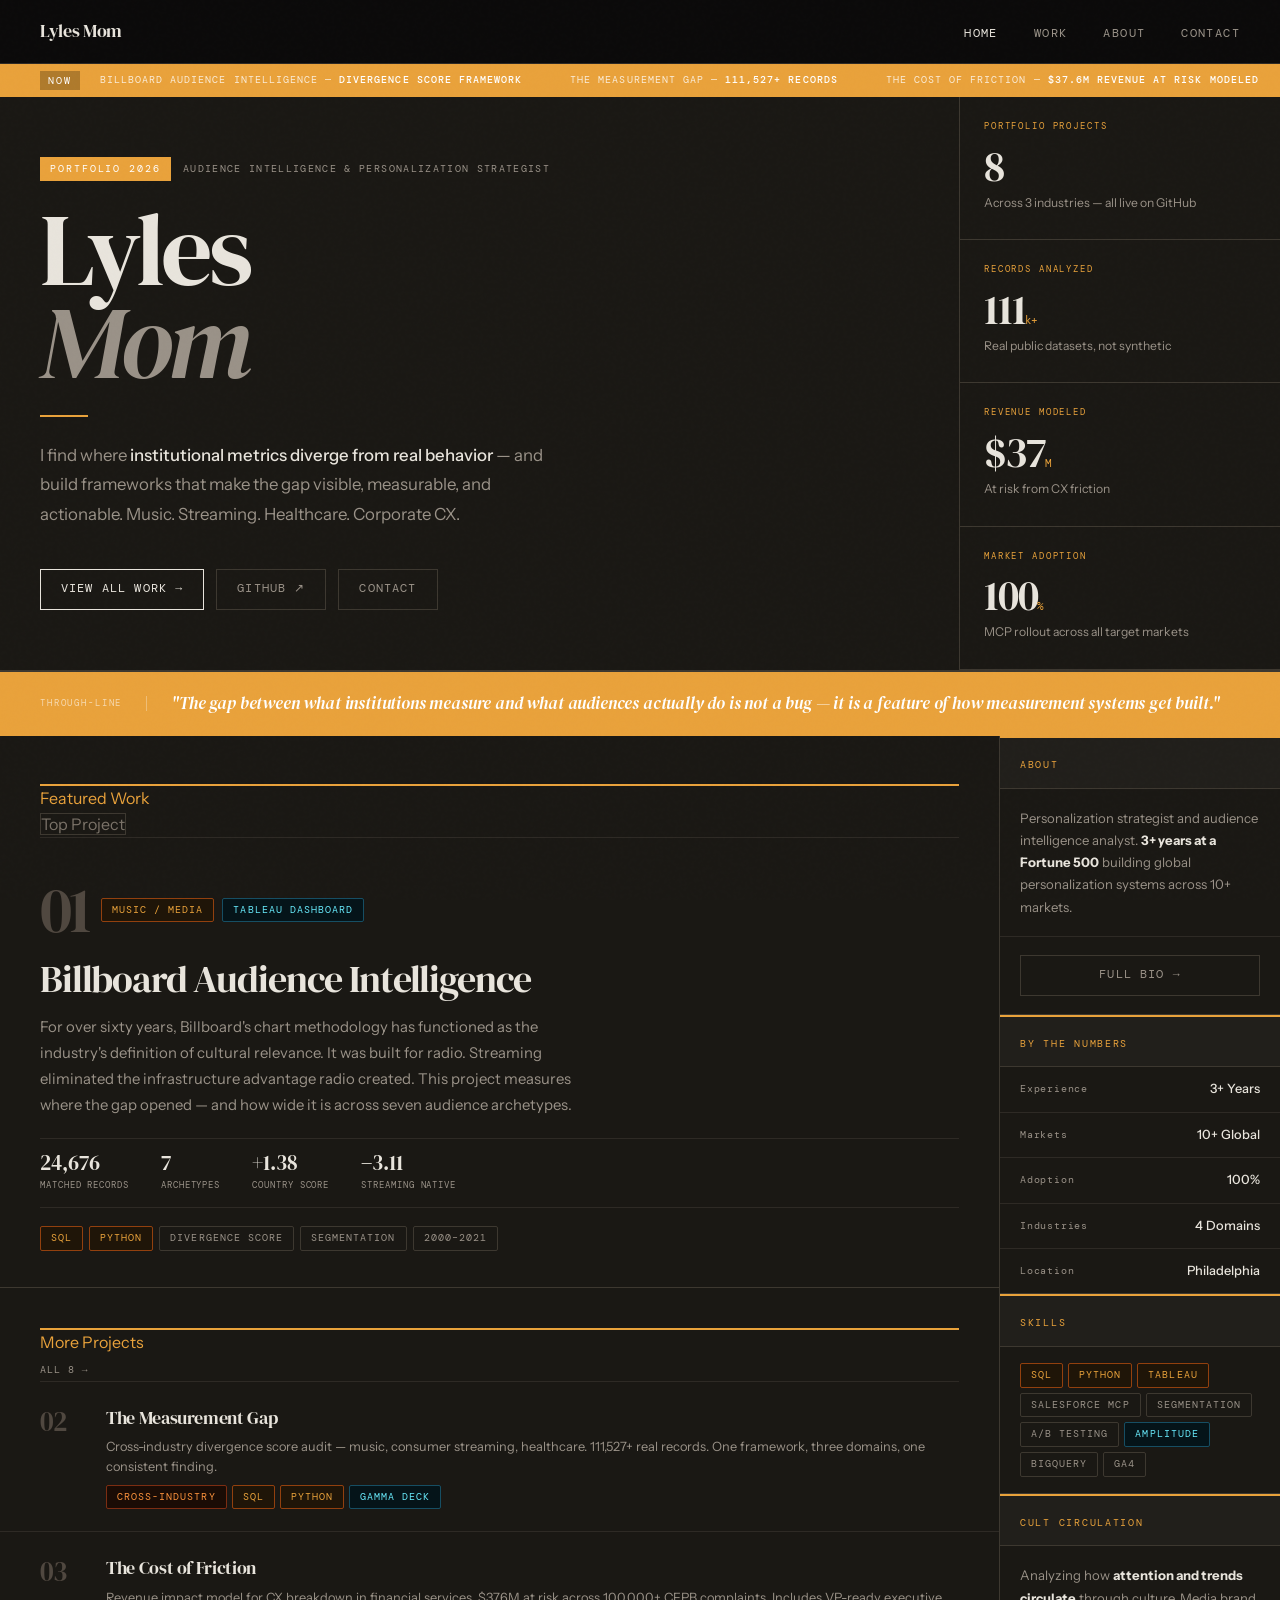
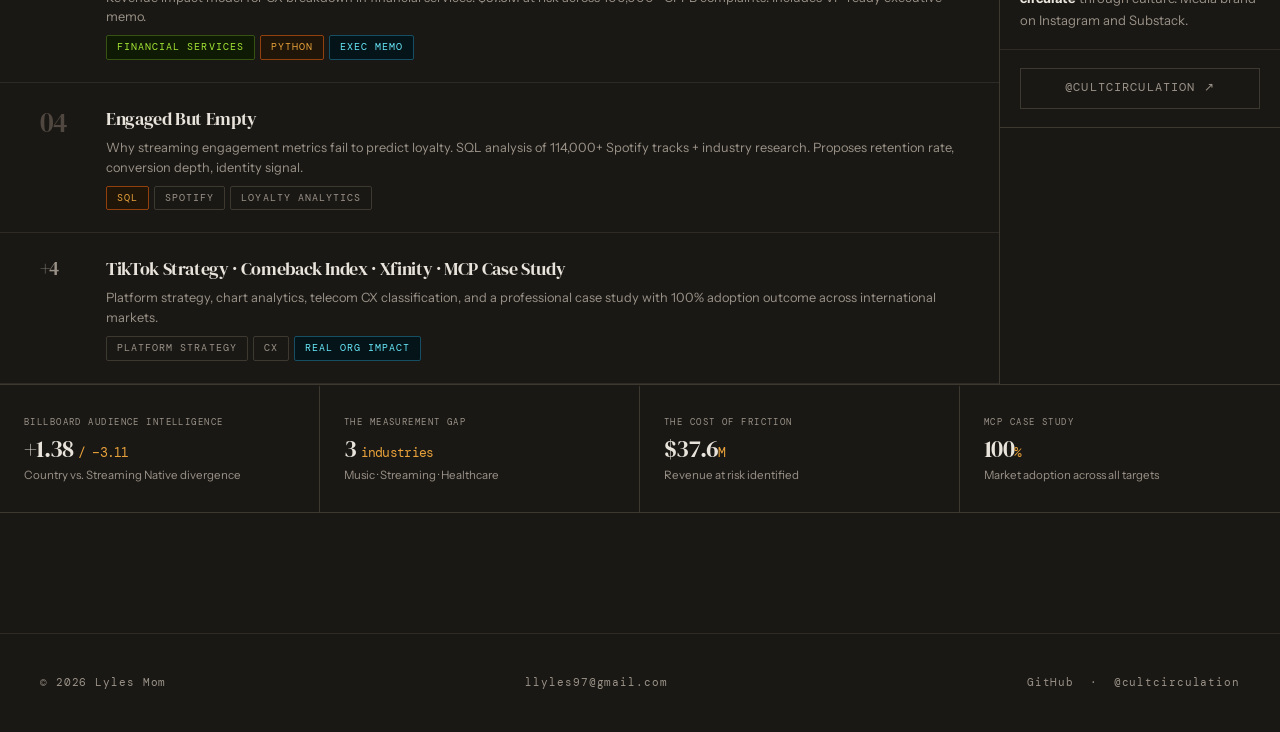
==== index.html @ 2803abcf "Add files via upload" ====
<!DOCTYPE html>
<html lang="en">
<head>
  <meta charset="UTF-8"/>
  <meta name="viewport" content="width=device-width, initial-scale=1.0"/>
  <title>Lyles Mom — Audience Intelligence & Personalization Strategist</title>
  <meta name="description" content="Portfolio of Lyles Mom — Audience Intelligence & Personalization Strategist. Analytics at the intersection of music, media, healthcare, and corporate CX."/>
  <link rel="stylesheet" href="style.css"/>
  <style>

    /* ── Ticker ─────────────────────────────────────────────── */
    .ticker {
      background: var(--amber);
      padding: 7px 40px;
      display: flex;
      align-items: center;
      gap: 20px;
      overflow: hidden;
      position: sticky;
      top: var(--nav-h);
      z-index: 90;
    }
    .ticker-label {
      font-family: var(--mono);
      font-size: 0.6rem;
      letter-spacing: 0.2em;
      text-transform: uppercase;
      color: white;
      background: rgba(0,0,0,0.25);
      padding: 2px 8px;
      flex-shrink: 0;
    }
    .ticker-scroll {
      display: flex;
      gap: 48px;
      animation: ticker 32s linear infinite;
      white-space: nowrap;
    }
    @keyframes ticker { from { transform: translateX(0); } to { transform: translateX(-50%); } }
    .ticker-item { font-family: var(--mono); font-size: 0.65rem; letter-spacing: 0.1em; text-transform: uppercase; color: rgba(255,255,255,0.8); }
    .ticker-item span { color: white; font-weight: 500; }

    /* ── Hero ───────────────────────────────────────────────── */
    .hero {
      display: grid;
      grid-template-columns: 1fr 320px;
      border-bottom: 2px solid var(--border2);
    }
    .hero-main {
      padding: 60px 40px;
      border-right: 1px solid var(--border2);
    }
    .hero-kicker {
      display: flex;
      align-items: center;
      gap: 12px;
      margin-bottom: 22px;
    }
    .kicker-tag {
      font-family: var(--mono);
      font-size: 0.6rem;
      letter-spacing: 0.2em;
      text-transform: uppercase;
      background: var(--amber);
      color: white;
      padding: 4px 10px;
    }
    .kicker-sub {
      font-family: var(--mono);
      font-size: 0.6rem;
      letter-spacing: 0.14em;
      text-transform: uppercase;
      color: var(--muted);
    }
    .hero-name {
      font-family: var(--serif);
      font-size: clamp(4rem, 8vw, 7rem);
      font-weight: 400;
      line-height: 0.9;
      letter-spacing: -0.04em;
      color: var(--white);
      margin-bottom: 28px;
    }
    .hero-name em { font-style: italic; color: var(--muted); }
    .hero-rule { width: 48px; height: 2px; background: var(--amber); margin-bottom: 24px; }
    .hero-thesis {
      font-size: 1.05rem;
      line-height: 1.75;
      color: var(--muted);
      max-width: 520px;
      margin-bottom: 40px;
    }
    .hero-thesis strong { color: var(--white); font-weight: 500; }
    .hero-cta { display: flex; gap: 12px; flex-wrap: wrap; }

    /* Hero sidebar */
    .hero-sidebar { display: flex; flex-direction: column; }
    .sidebar-stat-block {
      padding: 22px 24px;
      border-bottom: 1px solid var(--border2);
      flex: 1;
    }
    .ssb-label {
      font-family: var(--mono);
      font-size: 0.58rem;
      letter-spacing: 0.2em;
      text-transform: uppercase;
      color: var(--amber);
      display: block;
      margin-bottom: 12px;
    }
    .ssb-num {
      font-family: var(--serif);
      font-size: 2.6rem;
      font-weight: 400;
      color: var(--white);
      line-height: 1;
      letter-spacing: -0.03em;
    }
    .ssb-num sub { font-family: var(--mono); font-size: 0.7rem; color: var(--amber); vertical-align: baseline; }
    .ssb-desc { font-size: 0.76rem; color: var(--muted); margin-top: 6px; line-height: 1.4; }

    /* ── Red thesis strip ────────────────────────────────────── */
    .thesis-strip {
      background: var(--amber);
      padding: 20px 40px;
      display: flex;
      align-items: center;
      gap: 24px;
    }
    .ts-label {
      font-family: var(--mono);
      font-size: 0.58rem;
      letter-spacing: 0.2em;
      text-transform: uppercase;
      color: rgba(255,255,255,0.6);
      flex-shrink: 0;
      border-right: 1px solid rgba(255,255,255,0.3);
      padding-right: 24px;
    }
    .ts-text {
      font-family: var(--serif);
      font-size: 1.05rem;
      font-style: italic;
      color: white;
      line-height: 1.45;
      letter-spacing: -0.01em;
    }

    /* ── Two-column content grid ────────────────────────────── */
    .content-grid {
      display: grid;
      grid-template-columns: 1fr 280px;
    }
    .content-main { border-right: 1px solid var(--border2); }

    /* Section bar */
    .section-bar-wrap { padding: 0 40px; margin-top: 48px; margin-bottom: 0; }

    /* Cover story */
    .cover-story {
      display: block;
      padding: 40px 40px 36px;
      border-bottom: 1px solid var(--border2);
      text-decoration: none;
      color: inherit;
      transition: background 0.15s;
    }
    .cover-story:hover { background: var(--bg2); }
    .cover-story:hover .cover-title { color: var(--amber); }
    .cover-meta { display: flex; align-items: center; gap: 12px; margin-bottom: 16px; }
    .cover-num {
      font-family: var(--serif);
      font-size: 4rem;
      font-weight: 400;
      color: var(--border3);
      line-height: 1;
      letter-spacing: -0.04em;
    }
    .cover-title {
      font-family: var(--serif);
      font-size: clamp(1.7rem, 3vw, 2.5rem);
      font-weight: 400;
      letter-spacing: -0.03em;
      line-height: 1.1;
      color: var(--white);
      margin-bottom: 14px;
      transition: color 0.2s;
    }
    .cover-desc {
      font-size: 0.93rem;
      color: var(--muted);
      line-height: 1.75;
      max-width: 560px;
      margin-bottom: 20px;
    }
    .cover-stats {
      display: flex;
      gap: 32px;
      padding: 14px 0;
      border-top: 1px solid var(--border);
      border-bottom: 1px solid var(--border);
      margin-bottom: 18px;
    }
    .cs-item { }
    .cs-n { font-family: var(--serif); font-size: 1.3rem; color: var(--white); line-height: 1; }
    .cs-l { font-family: var(--mono); font-size: 0.58rem; letter-spacing: 0.1em; text-transform: uppercase; color: var(--muted); margin-top: 4px; }

    /* Project list */
    .proj-item {
      display: grid;
      grid-template-columns: 48px 1fr;
      gap: 18px;
      padding: 22px 40px;
      border-bottom: 1px solid var(--border);
      text-decoration: none;
      color: inherit;
      transition: background 0.15s;
      align-items: start;
    }
    .proj-item:hover { background: var(--bg2); }
    .proj-item:hover .pi-title { color: var(--amber); }
    .pi-num {
      font-family: var(--serif);
      font-size: 1.7rem;
      font-weight: 400;
      color: var(--border3);
      line-height: 1;
      letter-spacing: -0.03em;
      padding-top: 4px;
    }
    .pi-title {
      font-family: var(--serif);
      font-size: 1.1rem;
      font-weight: 400;
      letter-spacing: -0.02em;
      transition: color 0.2s;
      margin-bottom: 5px;
    }
    .pi-desc { font-size: 0.8rem; color: var(--muted); line-height: 1.55; margin-bottom: 8px; }
    .pi-tags { display: flex; gap: 5px; flex-wrap: wrap; }

    /* Right sidebar */
    .content-sidebar { }
    .sb-section { border-bottom: 1px solid var(--border2); }
    .sb-head {
      padding: 12px 20px;
      border-top: 2px solid var(--amber);
      border-bottom: 1px solid var(--border2);
      background: var(--bg2);
    }
    .sb-head span {
      font-family: var(--mono);
      font-size: 0.6rem;
      letter-spacing: 0.18em;
      text-transform: uppercase;
      color: var(--amber);
    }
    .sb-bio {
      padding: 18px 20px;
      font-size: 0.82rem;
      color: var(--muted);
      line-height: 1.7;
      border-bottom: 1px solid var(--border);
    }
    .sb-bio strong { color: var(--white); }
    .sb-cta { padding: 18px 20px; }
    .metric-list { list-style: none; }
    .metric-row {
      display: flex;
      justify-content: space-between;
      align-items: center;
      padding: 12px 20px;
      border-bottom: 1px solid var(--border);
      font-size: 0.8rem;
    }
    .metric-row:last-child { border-bottom: none; }
    .mk { font-family: var(--mono); font-size: 0.62rem; letter-spacing: 0.08em; color: var(--muted); }
    .mv { color: var(--white); font-weight: 500; }
    .skill-grid { padding: 16px 20px; display: flex; flex-wrap: wrap; gap: 5px; }

    /* ── Bottom strip ────────────────────────────────────────── */
    .bottom-strip {
      display: grid;
      grid-template-columns: repeat(4, 1fr);
      border-top: 1px solid var(--border2);
      border-bottom: 1px solid var(--border2);
    }
    .bc {
      padding: 28px 24px;
      border-right: 1px solid var(--border2);
      border-top: 2px solid transparent;
      transition: all 0.2s;
    }
    .bc:last-child { border-right: none; }
    .bc:hover { border-top-color: var(--amber); background: var(--bg2); }
    .bc-label { font-family: var(--mono); font-size: 0.56rem; letter-spacing: 0.16em; text-transform: uppercase; color: var(--muted); display: block; margin-bottom: 8px; }
    .bc-val { font-family: var(--serif); font-size: 1.5rem; font-weight: 400; color: var(--white); letter-spacing: -0.03em; line-height: 1; }
    .bc-val em { font-style: normal; color: var(--amber); font-family: var(--mono); font-size: 0.8rem; }
    .bc-sub { font-size: 0.72rem; color: var(--muted); margin-top: 5px; }

    @media (max-width: 900px) {
      .hero { grid-template-columns: 1fr; }
      .hero-sidebar { display: none; }
      .hero-main { padding: 40px 20px; }
      .content-grid { grid-template-columns: 1fr; }
      .content-sidebar { display: none; }
      .cover-story { padding: 28px 20px; }
      .proj-item { padding: 18px 20px; grid-template-columns: 40px 1fr; }
      .bottom-strip { grid-template-columns: 1fr 1fr; }
      .ticker { padding: 7px 20px; }
      .thesis-strip { padding: 18px 20px; gap: 16px; }
      .ts-label { display: none; }
      .section-bar-wrap { padding: 0 20px; }
    }
  </style>
</head>
<body>

<nav>
  <a class="nav-logo" href="index.html">Lyles <span>Mom</span></a>
  <ul class="nav-links">
    <li><a href="index.html" class="active">Home</a></li>
    <li><a href="work.html">Work</a></li>
    <li><a href="about.html">About</a></li>
    <li><a href="contact.html">Contact</a></li>
  </ul>
</nav>

<main class="page">

  <!-- Ticker -->
  <div class="ticker">
    <span class="ticker-label">Now</span>
    <div class="ticker-scroll">
      <span class="ticker-item">Billboard Audience Intelligence — <span>Divergence Score Framework</span></span>
      <span class="ticker-item">The Measurement Gap — <span>111,527+ records</span></span>
      <span class="ticker-item">The Cost of Friction — <span>$37.6M revenue at risk modeled</span></span>
      <span class="ticker-item">Engaged But Empty — <span>Why engagement ≠ loyalty</span></span>
      <span class="ticker-item">MCP Case Study — <span>100% market adoption</span></span>
      <span class="ticker-item">Open to: Audience Intelligence · Measurement Strategy · Consumer Insights</span>
      <span class="ticker-item">Billboard Audience Intelligence — <span>Divergence Score Framework</span></span>
      <span class="ticker-item">The Measurement Gap — <span>111,527+ records</span></span>
      <span class="ticker-item">The Cost of Friction — <span>$37.6M revenue at risk modeled</span></span>
      <span class="ticker-item">Engaged But Empty — <span>Why engagement ≠ loyalty</span></span>
      <span class="ticker-item">MCP Case Study — <span>100% market adoption</span></span>
      <span class="ticker-item">Open to: Audience Intelligence · Measurement Strategy · Consumer Insights</span>
    </div>
  </div>

  <!-- Hero -->
  <section class="hero">
    <div class="hero-main fade-up">
      <div class="hero-kicker">
        <span class="kicker-tag">Portfolio 2026</span>
        <span class="kicker-sub">Audience Intelligence & Personalization Strategist</span>
      </div>
      <h1 class="hero-name">Lyles<br/><em>Mom</em></h1>
      <div class="hero-rule"></div>
      <p class="hero-thesis">
        I find where <strong>institutional metrics diverge from real behavior</strong> —
        and build frameworks that make the gap visible, measurable, and actionable.
        Music. Streaming. Healthcare. Corporate CX.
      </p>
      <div class="hero-cta">
        <a href="work.html" class="btn primary">View All Work →</a>
        <a href="https://github.com/llyles97-cmyk" target="_blank" class="btn">GitHub ↗</a>
        <a href="contact.html" class="btn">Contact</a>
      </div>
    </div>
    <div class="hero-sidebar fade-up delay-2">
      <div class="sidebar-stat-block">
        <span class="ssb-label">Portfolio Projects</span>
        <div class="ssb-num">8</div>
        <div class="ssb-desc">Across 3 industries — all live on GitHub</div>
      </div>
      <div class="sidebar-stat-block">
        <span class="ssb-label">Records Analyzed</span>
        <div class="ssb-num">111<sub>k+</sub></div>
        <div class="ssb-desc">Real public datasets, not synthetic</div>
      </div>
      <div class="sidebar-stat-block">
        <span class="ssb-label">Revenue Modeled</span>
        <div class="ssb-num">$37<sub>M</sub></div>
        <div class="ssb-desc">At risk from CX friction</div>
      </div>
      <div class="sidebar-stat-block">
        <span class="ssb-label">Market Adoption</span>
        <div class="ssb-num">100<sub>%</sub></div>
        <div class="ssb-desc">MCP rollout across all target markets</div>
      </div>
    </div>
  </section>

  <!-- Thesis strip -->
  <div class="thesis-strip">
    <span class="ts-label">Through-Line</span>
    <p class="ts-text">"The gap between what institutions measure and what audiences actually do is not a bug — it is a feature of how measurement systems get built."</p>
  </div>

  <!-- Content + Sidebar -->
  <div class="content-grid">
    <div class="content-main">

      <div class="section-bar-wrap">
        <div class="section-bar">
          <span class="section-bar-label">Featured Work</span>
          <div class="section-bar-line"></div>
          <span class="issue-badge">Top Project</span>
        </div>
      </div>

      <!-- Cover story -->
      <a class="cover-story" href="https://github.com/llyles97-cmyk/billboard-audience-intelligence" target="_blank">
        <div class="cover-meta">
          <span class="cover-num">01</span>
          <div style="display:flex;gap:8px;">
            <span class="tag amber">Music / Media</span>
            <span class="tag cyan">Tableau Dashboard</span>
          </div>
        </div>
        <h2 class="cover-title">Billboard Audience Intelligence</h2>
        <p class="cover-desc">
          For over sixty years, Billboard's chart methodology has functioned as the industry's
          definition of cultural relevance. It was built for radio. Streaming eliminated the
          infrastructure advantage radio created. This project measures where the gap opened —
          and how wide it is across seven audience archetypes.
        </p>
        <div class="cover-stats">
          <div class="cs-item"><div class="cs-n">24,676</div><div class="cs-l">Matched Records</div></div>
          <div class="cs-item"><div class="cs-n">7</div><div class="cs-l">Archetypes</div></div>
          <div class="cs-item"><div class="cs-n">+1.38</div><div class="cs-l">Country Score</div></div>
          <div class="cs-item"><div class="cs-n">−3.11</div><div class="cs-l">Streaming Native</div></div>
        </div>
        <div style="display:flex;gap:6px;flex-wrap:wrap;">
          <span class="tag amber">SQL</span>
          <span class="tag amber">Python</span>
          <span class="tag">Divergence Score</span>
          <span class="tag">Segmentation</span>
          <span class="tag">2000–2021</span>
        </div>
      </a>

      <!-- Section bar 2 -->
      <div class="section-bar-wrap" style="margin-top:40px;">
        <div class="section-bar">
          <span class="section-bar-label">More Projects</span>
          <div class="section-bar-line"></div>
          <a href="work.html" style="font-family:var(--mono);font-size:0.6rem;letter-spacing:0.1em;text-transform:uppercase;color:var(--muted);text-decoration:none;transition:color 0.2s;" onmouseover="this.style.color='white'" onmouseout="this.style.color=''">All 8 →</a>
        </div>
      </div>

      <a class="proj-item" href="https://github.com/llyles97-cmyk/measurement-gap" target="_blank">
        <span class="pi-num">02</span>
        <div>
          <h3 class="pi-title">The Measurement Gap</h3>
          <p class="pi-desc">Cross-industry divergence score audit — music, consumer streaming, healthcare. 111,527+ real records. One framework, three domains, one consistent finding.</p>
          <div class="pi-tags"><span class="tag orange">Cross-Industry</span><span class="tag amber">SQL</span><span class="tag amber">Python</span><span class="tag cyan">Gamma Deck</span></div>
        </div>
      </a>

      <a class="proj-item" href="https://github.com/llyles97-cmyk/cost-of-friction" target="_blank">
        <span class="pi-num">03</span>
        <div>
          <h3 class="pi-title">The Cost of Friction</h3>
          <p class="pi-desc">Revenue impact model for CX breakdown in financial services. $37.6M at risk across 100,000+ CFPB complaints. Includes VP-ready executive memo.</p>
          <div class="pi-tags"><span class="tag lime">Financial Services</span><span class="tag amber">Python</span><span class="tag cyan">Exec Memo</span></div>
        </div>
      </a>

      <a class="proj-item" href="https://github.com/llyles97-cmyk/engaged-but-empty" target="_blank">
        <span class="pi-num">04</span>
        <div>
          <h3 class="pi-title">Engaged But Empty</h3>
          <p class="pi-desc">Why streaming engagement metrics fail to predict loyalty. SQL analysis of 114,000+ Spotify tracks + industry research. Proposes retention rate, conversion depth, identity signal.</p>
          <div class="pi-tags"><span class="tag amber">SQL</span><span class="tag">Spotify</span><span class="tag">Loyalty Analytics</span></div>
        </div>
      </a>

      <a class="proj-item" href="work.html">
        <span class="pi-num" style="font-size:1.2rem;color:var(--muted);">+4</span>
        <div>
          <h3 class="pi-title">TikTok Strategy · Comeback Index · Xfinity · MCP Case Study</h3>
          <p class="pi-desc">Platform strategy, chart analytics, telecom CX classification, and a professional case study with 100% adoption outcome across international markets.</p>
          <div class="pi-tags"><span class="tag">Platform Strategy</span><span class="tag">CX</span><span class="tag cyan">Real Org Impact</span></div>
        </div>
      </a>

    </div>

    <!-- Sidebar -->
    <div class="content-sidebar">
      <div class="sb-section">
        <div class="sb-head"><span>About</span></div>
        <div class="sb-bio">Personalization strategist and audience intelligence analyst. <strong>3+ years at a Fortune 500</strong> building global personalization systems across 10+ markets.</div>
        <div class="sb-cta"><a href="about.html" class="btn" style="width:100%;justify-content:center;">Full Bio →</a></div>
      </div>
      <div class="sb-section">
        <div class="sb-head"><span>By the Numbers</span></div>
        <ul class="metric-list">
          <li class="metric-row"><span class="mk">Experience</span><span class="mv">3+ Years</span></li>
          <li class="metric-row"><span class="mk">Markets</span><span class="mv">10+ Global</span></li>
          <li class="metric-row"><span class="mk">Adoption</span><span class="mv">100%</span></li>
          <li class="metric-row"><span class="mk">Industries</span><span class="mv">4 Domains</span></li>
          <li class="metric-row"><span class="mk">Location</span><span class="mv">Philadelphia</span></li>
        </ul>
      </div>
      <div class="sb-section">
        <div class="sb-head"><span>Skills</span></div>
        <div class="skill-grid">
          <span class="tag amber">SQL</span><span class="tag amber">Python</span><span class="tag amber">Tableau</span>
          <span class="tag">Salesforce MCP</span><span class="tag">Segmentation</span>
          <span class="tag">A/B Testing</span><span class="tag cyan">Amplitude</span>
          <span class="tag">BigQuery</span><span class="tag">GA4</span>
        </div>
      </div>
      <div class="sb-section">
        <div class="sb-head"><span>Cult Circulation</span></div>
        <div class="sb-bio">Analyzing how <strong>attention and trends circulate</strong> through culture. Media brand on Instagram and Substack.</div>
        <div class="sb-cta"><a href="https://instagram.com/cultcirculation" target="_blank" class="btn" style="width:100%;justify-content:center;">@cultcirculation ↗</a></div>
      </div>
    </div>
  </div>

  <!-- Bottom strip -->
  <div class="bottom-strip fade-up">
    <div class="bc">
      <span class="bc-label">Billboard Audience Intelligence</span>
      <div class="bc-val">+1.38 <em>/ −3.11</em></div>
      <div class="bc-sub">Country vs. Streaming Native divergence</div>
    </div>
    <div class="bc">
      <span class="bc-label">The Measurement Gap</span>
      <div class="bc-val">3 <em>industries</em></div>
      <div class="bc-sub">Music · Streaming · Healthcare</div>
    </div>
    <div class="bc">
      <span class="bc-label">The Cost of Friction</span>
      <div class="bc-val">$37.6<em>M</em></div>
      <div class="bc-sub">Revenue at risk identified</div>
    </div>
    <div class="bc">
      <span class="bc-label">MCP Case Study</span>
      <div class="bc-val">100<em>%</em></div>
      <div class="bc-sub">Market adoption across all targets</div>
    </div>
  </div>

</main>

<footer>
  <p>© 2026 Lyles Mom</p>
  <p><a href="mailto:llyles97@gmail.com">llyles97@gmail.com</a></p>
  <p><a href="https://github.com/llyles97-cmyk" target="_blank">GitHub</a> &nbsp;·&nbsp; <a href="https://instagram.com/cultcirculation" target="_blank">@cultcirculation</a></p>
</footer>

</body>
</html>
---- style.css ----
@import url('https://fonts.googleapis.com/css2?family=DM+Serif+Display:ital@0;1&family=DM+Mono:wght@300;400;500&family=Instrument+Sans:ital,wght@0,400;0,500;0,600;1,400&display=swap');

/* ── Reset & Base ─────────────────────────────────────────── */
*, *::before, *::after { box-sizing: border-box; margin: 0; padding: 0; }

:root {
  --bg:         #1a1814;
  --bg2:        #211f1b;
  --bg3:        #272320;
  --bg4:        #2e2924;
  --border:     #2e2a25;
  --border2:    #3d3830;
  --border3:    #504840;
  --amber:      #e9a23b;
  --amber-dim:  #92400e;
  --amber-bg:   #1f1508;
  --orange:     #fb923c;
  --orange-bg:  #1a0c05;
  --cyan:       #67e8f9;
  --cyan-bg:    #051419;
  --lime:       #a3e635;
  --lime-bg:    #0f1a04;
  --white:      #e8e4dc;
  --off-white:  #d4cfc5;
  --muted:      #9a9288;
  --muted2:     #7a7268;
  --serif:      'DM Serif Display', Georgia, serif;
  --mono:       'DM Mono', 'Courier New', monospace;
  --sans:       'Instrument Sans', system-ui, sans-serif;
  --max:        1200px;
  --nav-h:      64px;
}

/* ── Editorial utility classes ───────────────────────────── */
.tag.amber  { border-color: var(--amber-dim); color: var(--amber);  background: var(--amber-bg); }
.tag.orange { border-color: #7c2d12;          color: var(--orange); background: var(--orange-bg); }
.tag.lime   { border-color: #365314;          color: var(--lime);   background: var(--lime-bg); }
.tag.cyan   { border-color: #164e63;          color: var(--cyan);   background: var(--cyan-bg); }

/* Keep .tag.red as alias for amber for backwards compat */
.tag.red    { border-color: var(--amber-dim); color: var(--amber);  background: var(--amber-bg); }
.tag.gold   { border-color: #365314;          color: var(--lime);   background: var(--lime-bg); }

/* ── Section label bar ───────────────────────────────────── */
.nav-logo span { color: var(--amber); }
.nav-links a.active { color: var(--amber); }
.section-bar { border-top: 2px solid var(--amber); border-bottom: 1px solid var(--border); }
.section-bar-label { color: var(--amber); }
.issue-badge { color: var(--muted2); border: 1px solid var(--border2); }

html { scroll-behavior: smooth; font-size: 16px; }

body {
  background: var(--bg);
  color: var(--white);
  font-family: var(--sans);
  line-height: 1.6;
  -webkit-font-smoothing: antialiased;
  overflow-x: hidden;
}

a { color: inherit; text-decoration: none; }
img { display: block; max-width: 100%; }

/* ── Noise overlay ───────────────────────────────────────── */
body::before {
  content: '';
  position: fixed;
  inset: 0;
  background-image: url("data:image/svg+xml,%3Csvg viewBox='0 0 256 256' xmlns='http://www.w3.org/2000/svg'%3E%3Cfilter id='noise'%3E%3CfeTurbulence type='fractalNoise' baseFrequency='0.9' numOctaves='4' stitchTiles='stitch'/%3E%3C/filter%3E%3Crect width='100%25' height='100%25' filter='url(%23noise)' opacity='0.04'/%3E%3C/svg%3E");
  pointer-events: none;
  z-index: 999;
  opacity: 0.35;
}

/* ── Nav ─────────────────────────────────────────────────── */
nav {
  position: fixed;
  top: 0; left: 0; right: 0;
  height: var(--nav-h);
  display: flex;
  align-items: center;
  justify-content: space-between;
  padding: 0 40px;
  border-bottom: 1px solid var(--border);
  background: rgba(10,10,10,0.92);
  backdrop-filter: blur(12px);
  z-index: 100;
}

.nav-logo {
  font-family: var(--serif);
  font-size: 1.1rem;
  letter-spacing: -0.02em;
  color: var(--white);
}

.nav-logo span { color: var(--red); }

.nav-links {
  display: flex;
  gap: 36px;
  list-style: none;
}

.nav-links a {
  font-family: var(--mono);
  font-size: 0.72rem;
  letter-spacing: 0.12em;
  text-transform: uppercase;
  color: var(--muted);
  transition: color 0.2s;
}

.nav-links a:hover,
.nav-links a.active { color: var(--white); }

.nav-links a.active { color: var(--red); }

/* ── Page wrapper ────────────────────────────────────────── */
.page { padding-top: var(--nav-h); min-height: 100vh; }

/* ── Container ───────────────────────────────────────────── */
.container {
  max-width: var(--max);
  margin: 0 auto;
  padding: 0 40px;
}

/* ── Eyebrow label ───────────────────────────────────────── */
.eyebrow {
  font-family: var(--mono);
  font-size: 0.7rem;
  letter-spacing: 0.18em;
  text-transform: uppercase;
  color: var(--red);
  display: block;
  margin-bottom: 12px;
}

/* ── Section heading ─────────────────────────────────────── */
.section-title {
  font-family: var(--serif);
  font-size: clamp(2rem, 4vw, 3rem);
  font-weight: 400;
  line-height: 1.1;
  letter-spacing: -0.03em;
  color: var(--white);
}

/* ── Tag pills ───────────────────────────────────────────── */
.tag {
  display: inline-block;
  font-family: var(--mono);
  font-size: 0.65rem;
  letter-spacing: 0.1em;
  text-transform: uppercase;
  padding: 3px 10px;
  border: 1px solid var(--border2);
  color: var(--muted);
  border-radius: 2px;
}

.tag.red { border-color: var(--red-dim); color: var(--red); }
.tag.cyan { border-color: #164e63; color: var(--cyan); }

/* ── Buttons ─────────────────────────────────────────────── */
.btn {
  display: inline-flex;
  align-items: center;
  gap: 8px;
  font-family: var(--mono);
  font-size: 0.72rem;
  letter-spacing: 0.1em;
  text-transform: uppercase;
  padding: 10px 20px;
  border: 1px solid var(--border2);
  color: var(--muted);
  transition: all 0.2s;
  cursor: pointer;
  background: transparent;
}

.btn:hover { border-color: var(--white); color: var(--white); }
.btn.primary { border-color: var(--red); color: var(--red); }
.btn.primary:hover { background: var(--red); color: var(--white); }

/* ── Horizontal rule ─────────────────────────────────────── */
.hr {
  border: none;
  border-top: 1px solid var(--border);
  margin: 80px 0;
}

/* ── Fade-in animation ───────────────────────────────────── */
@keyframes fadeUp {
  from { opacity: 0; transform: translateY(24px); }
  to   { opacity: 1; transform: translateY(0); }
}

.fade-up {
  opacity: 0;
  animation: fadeUp 0.7s ease forwards;
}

.delay-1 { animation-delay: 0.1s; }
.delay-2 { animation-delay: 0.2s; }
.delay-3 { animation-delay: 0.35s; }
.delay-4 { animation-delay: 0.5s; }
.delay-5 { animation-delay: 0.65s; }

/* ── Footer ──────────────────────────────────────────────── */
footer {
  border-top: 1px solid var(--border);
  padding: 40px;
  display: flex;
  justify-content: space-between;
  align-items: center;
  margin-top: 120px;
}

footer p {
  font-family: var(--mono);
  font-size: 0.7rem;
  color: var(--muted);
  letter-spacing: 0.08em;
}

footer a { color: var(--muted); transition: color 0.2s; }
footer a:hover { color: var(--white); }

/* ── Responsive ──────────────────────────────────────────── */
@media (max-width: 768px) {
  nav { padding: 0 20px; }
  .container { padding: 0 20px; }
  .nav-links { gap: 20px; }
  footer { flex-direction: column; gap: 12px; text-align: center; }
}
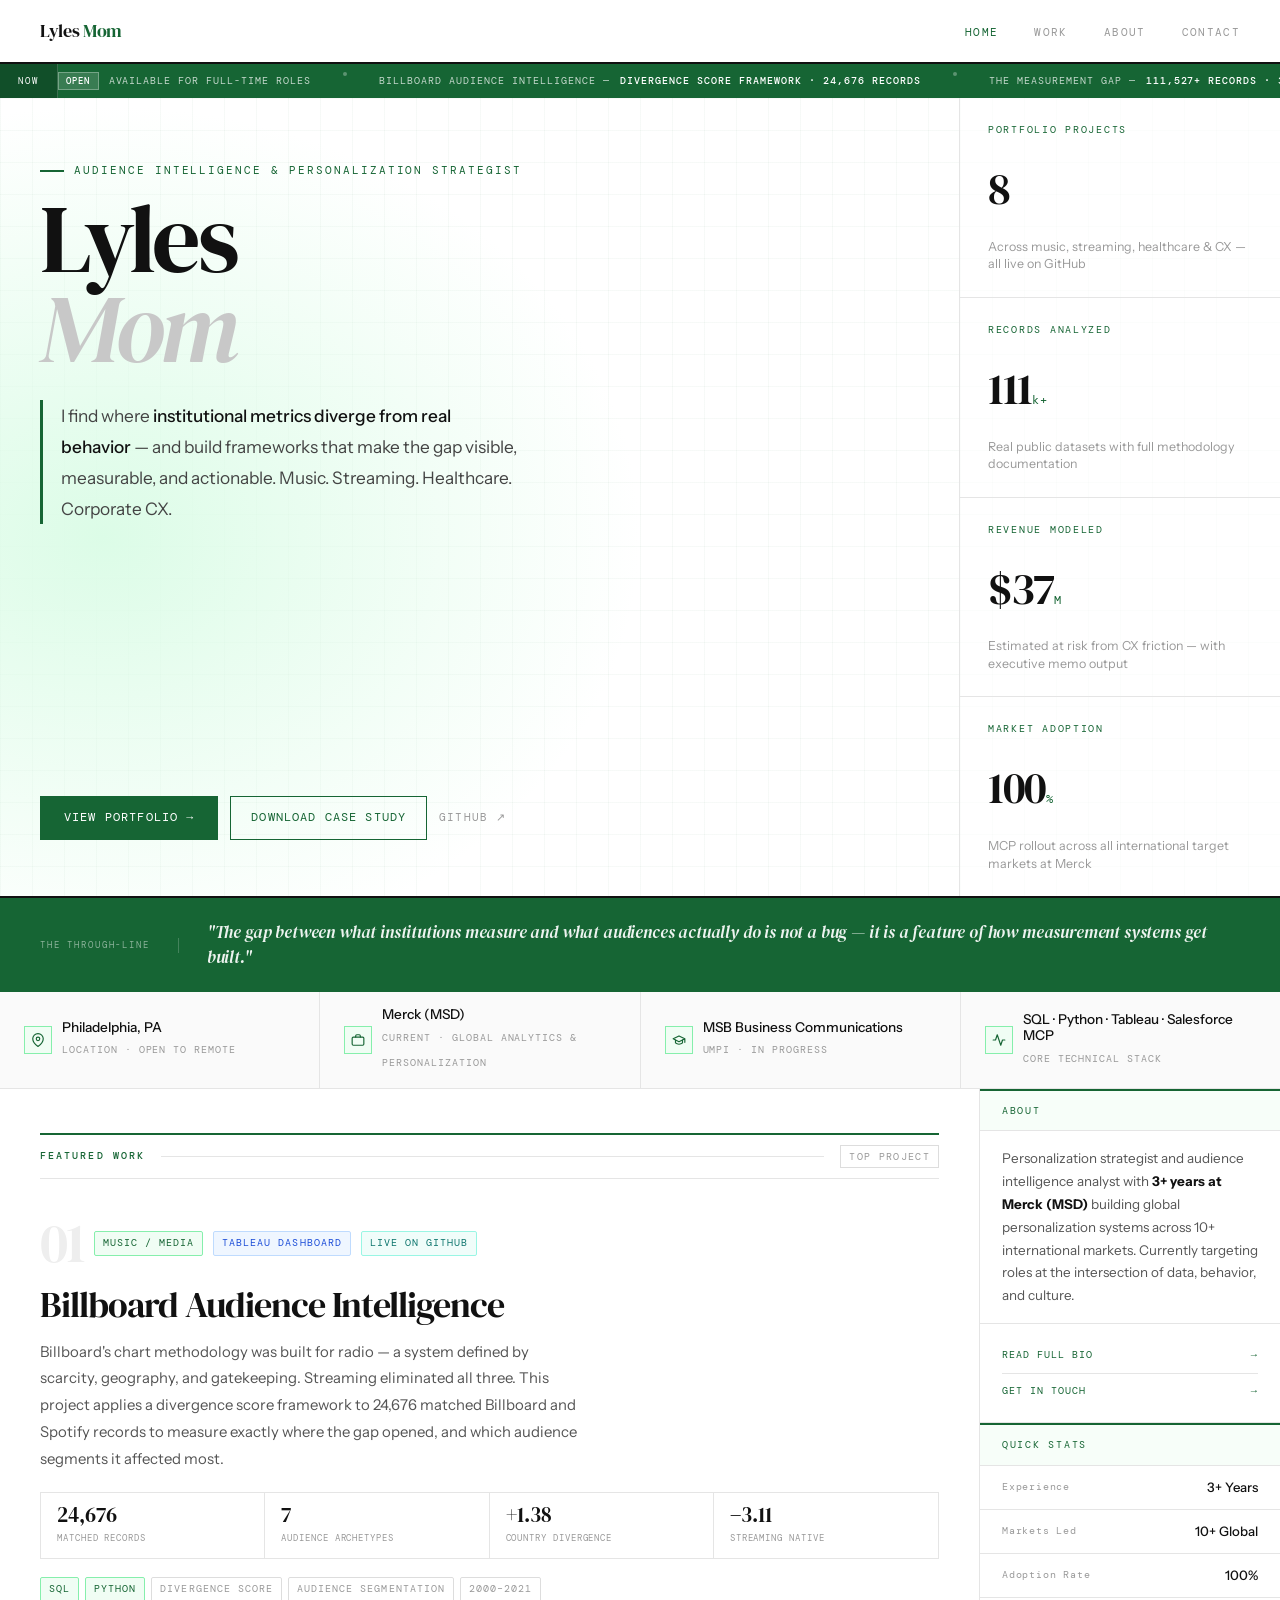
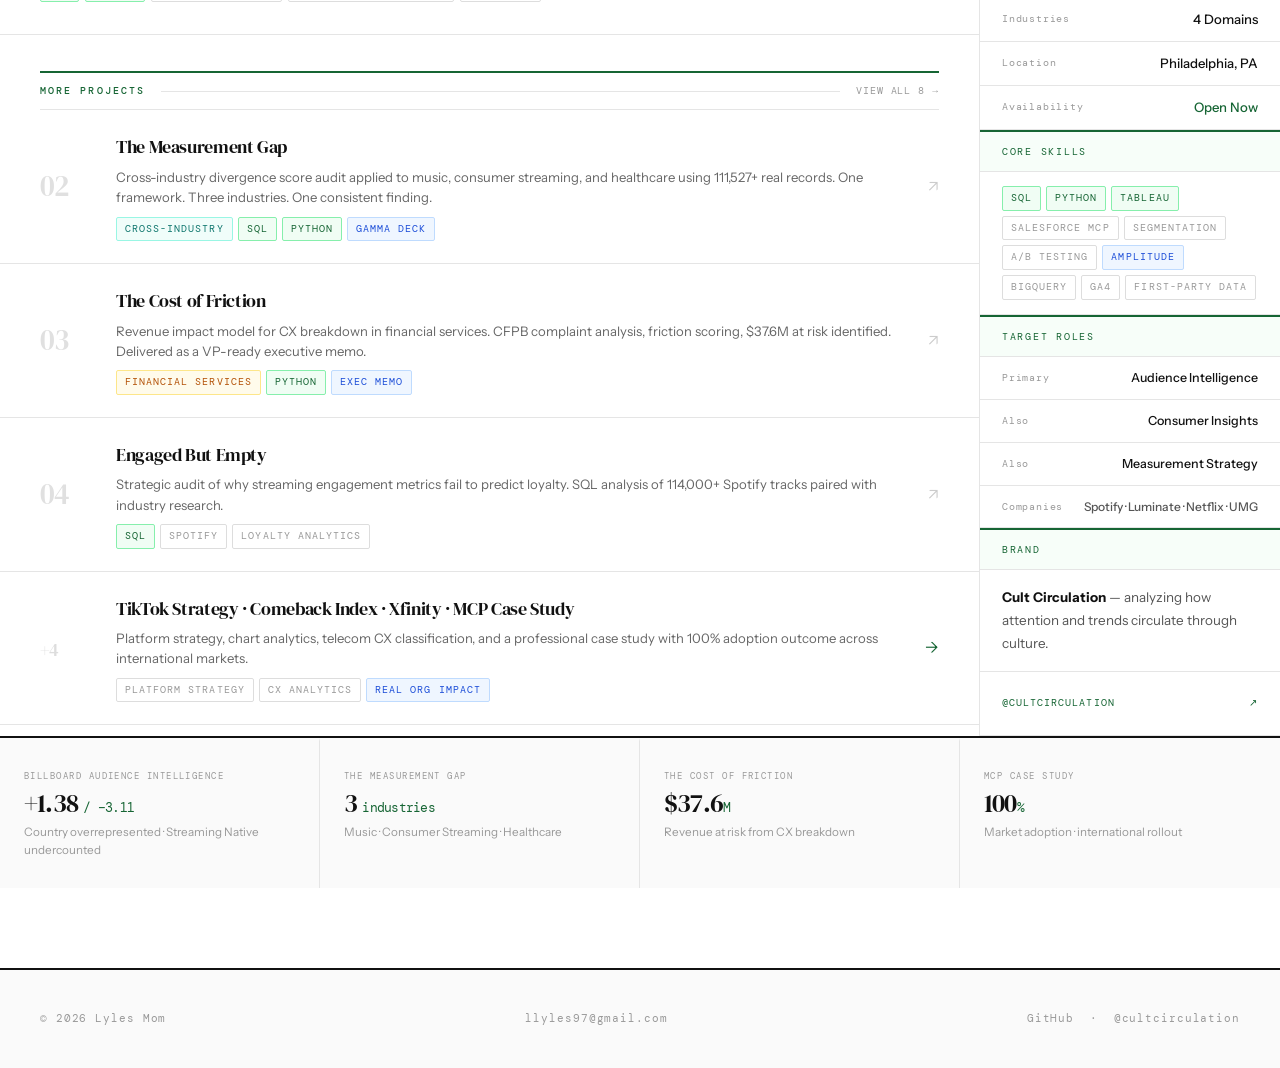
==== commit fc504119: "Add files via upload" ====
--- a/index.html
+++ b/index.html
@@ -4,17 +4,17 @@
   <meta charset="UTF-8"/>
   <meta name="viewport" content="width=device-width, initial-scale=1.0"/>
   <title>Lyles Mom — Audience Intelligence & Personalization Strategist</title>
-  <meta name="description" content="Portfolio of Lyles Mom — Audience Intelligence & Personalization Strategist. Analytics at the intersection of music, media, healthcare, and corporate CX."/>
+  <meta name="description" content="Audience Intelligence & Personalization Strategist — 3+ years at Fortune 500, 8 portfolio projects, $37.6M revenue modeled."/>
   <link rel="stylesheet" href="style.css"/>
   <style>
 
     /* ── Ticker ─────────────────────────────────────────────── */
     .ticker {
-      background: var(--amber);
-      padding: 7px 40px;
-      display: flex;
-      align-items: center;
-      gap: 20px;
+      background: #166534;
+      padding: 0;
+      height: 34px;
+      display: flex;
+      align-items: stretch;
       overflow: hidden;
       position: sticky;
       top: var(--nav-h);
@@ -22,296 +22,489 @@
     }
     .ticker-label {
       font-family: var(--mono);
-      font-size: 0.6rem;
+      font-size: 0.58rem;
       letter-spacing: 0.2em;
       text-transform: uppercase;
       color: white;
-      background: rgba(0,0,0,0.25);
-      padding: 2px 8px;
+      background: rgba(0,0,0,0.22);
+      padding: 0 18px;
+      display: flex;
+      align-items: center;
       flex-shrink: 0;
-    }
-    .ticker-scroll {
-      display: flex;
-      gap: 48px;
-      animation: ticker 32s linear infinite;
+      border-right: 1px solid rgba(255,255,255,0.18);
       white-space: nowrap;
     }
-    @keyframes ticker { from { transform: translateX(0); } to { transform: translateX(-50%); } }
-    .ticker-item { font-family: var(--mono); font-size: 0.65rem; letter-spacing: 0.1em; text-transform: uppercase; color: rgba(255,255,255,0.8); }
+    .ticker-overflow { overflow: hidden; flex: 1; display: flex; align-items: center; }
+    .ticker-track {
+      display: flex;
+      animation: tickerMove 38s linear infinite;
+      white-space: nowrap;
+    }
+    .ticker-track:hover { animation-play-state: paused; }
+    @keyframes tickerMove { from { transform: translateX(0); } to { transform: translateX(-50%); } }
+    .ticker-item {
+      font-family: var(--mono);
+      font-size: 0.62rem;
+      letter-spacing: 0.1em;
+      text-transform: uppercase;
+      color: rgba(255,255,255,0.75);
+      padding: 0 32px 0 0;
+      display: flex;
+      align-items: center;
+      gap: 10px;
+    }
     .ticker-item span { color: white; font-weight: 500; }
+    .ticker-sep {
+      width: 4px; height: 4px;
+      background: rgba(255,255,255,0.3);
+      border-radius: 50%;
+      flex-shrink: 0;
+      margin-right: 32px;
+    }
+    .ticker-pill {
+      font-family: var(--mono);
+      font-size: 0.55rem;
+      letter-spacing: 0.14em;
+      text-transform: uppercase;
+      background: rgba(255,255,255,0.15);
+      border: 1px solid rgba(255,255,255,0.3);
+      color: white;
+      padding: 1px 7px;
+      flex-shrink: 0;
+    }
 
     /* ── Hero ───────────────────────────────────────────────── */
     .hero {
       display: grid;
       grid-template-columns: 1fr 320px;
-      border-bottom: 2px solid var(--border2);
-    }
+      border-bottom: 2px solid var(--black);
+      min-height: calc(100vh - var(--nav-h) - 36px);
+      background-color: #ffffff;
+      background-image:
+        radial-gradient(ellipse 70% 90% at 8% 55%, #dcfce7 0%, transparent 60%),
+        linear-gradient(#16653309 1px, transparent 1px),
+        linear-gradient(90deg, #16653309 1px, transparent 1px);
+      background-size: auto, 32px 32px, 32px 32px;
+    }
+
     .hero-main {
-      padding: 60px 40px;
-      border-right: 1px solid var(--border2);
-    }
-    .hero-kicker {
-      display: flex;
-      align-items: center;
-      gap: 12px;
-      margin-bottom: 22px;
-    }
-    .kicker-tag {
-      font-family: var(--mono);
-      font-size: 0.6rem;
-      letter-spacing: 0.2em;
-      text-transform: uppercase;
-      background: var(--amber);
-      color: white;
-      padding: 4px 10px;
-    }
-    .kicker-sub {
-      font-family: var(--mono);
-      font-size: 0.6rem;
-      letter-spacing: 0.14em;
-      text-transform: uppercase;
-      color: var(--muted);
-    }
+      padding: 64px 48px 56px 40px;
+      border-right: 1px solid var(--border);
+      display: flex;
+      flex-direction: column;
+      justify-content: space-between;
+    }
+
+    /* Value prop — the 2-second hook */
+    .hero-hook {
+      font-family: var(--mono);
+      font-size: 0.68rem;
+      letter-spacing: 0.18em;
+      text-transform: uppercase;
+      color: #166534;
+      display: flex;
+      align-items: center;
+      gap: 10px;
+      margin-bottom: 16px;
+    }
+    .hero-hook::before {
+      content: '';
+      display: inline-block;
+      width: 24px;
+      height: 2px;
+      background: #166534;
+      flex-shrink: 0;
+    }
+
     .hero-name {
       font-family: var(--serif);
-      font-size: clamp(4rem, 8vw, 7rem);
+      font-size: clamp(3.8rem, 7.5vw, 6.8rem);
       font-weight: 400;
-      line-height: 0.9;
+      line-height: 0.92;
       letter-spacing: -0.04em;
-      color: var(--white);
+      color: var(--black);
       margin-bottom: 28px;
     }
-    .hero-name em { font-style: italic; color: var(--muted); }
-    .hero-rule { width: 48px; height: 2px; background: var(--amber); margin-bottom: 24px; }
+    .hero-name em { font-style: italic; color: #c8c8c8; }
+
     .hero-thesis {
-      font-size: 1.05rem;
-      line-height: 1.75;
-      color: var(--muted);
-      max-width: 520px;
-      margin-bottom: 40px;
-    }
-    .hero-thesis strong { color: var(--white); font-weight: 500; }
-    .hero-cta { display: flex; gap: 12px; flex-wrap: wrap; }
-
-    /* Hero sidebar */
-    .hero-sidebar { display: flex; flex-direction: column; }
-    .sidebar-stat-block {
-      padding: 22px 24px;
-      border-bottom: 1px solid var(--border2);
+      font-size: 1.08rem;
+      line-height: 1.8;
+      color: #444444;
+      max-width: 480px;
+      margin-bottom: 44px;
+      border-left: 3px solid #166534;
+      padding-left: 18px;
+    }
+    .hero-thesis strong { color: var(--black); font-weight: 500; }
+
+    .hero-cta {
+      display: flex;
+      gap: 12px;
+      flex-wrap: wrap;
+      align-items: center;
+    }
+
+    .cta-primary {
+      display: inline-flex;
+      align-items: center;
+      gap: 8px;
+      font-family: var(--mono);
+      font-size: 0.72rem;
+      letter-spacing: 0.1em;
+      text-transform: uppercase;
+      padding: 13px 24px;
+      background: #166534;
+      color: white;
+      transition: background 0.2s;
+      text-decoration: none;
+    }
+    .cta-primary:hover { background: #14532d; }
+
+    .cta-secondary {
+      display: inline-flex;
+      align-items: center;
+      gap: 8px;
+      font-family: var(--mono);
+      font-size: 0.72rem;
+      letter-spacing: 0.1em;
+      text-transform: uppercase;
+      padding: 12px 20px;
+      border: 1.5px solid #166534;
+      color: #166534;
+      transition: all 0.2s;
+      text-decoration: none;
+    }
+    .cta-secondary:hover { background: #f0fdf4; }
+
+    .cta-ghost {
+      font-family: var(--mono);
+      font-size: 0.7rem;
+      letter-spacing: 0.1em;
+      text-transform: uppercase;
+      color: #999999;
+      text-decoration: none;
+      transition: color 0.2s;
+      padding: 12px 0;
+    }
+    .cta-ghost:hover { color: var(--black); }
+
+    /* Hero sidebar — stats */
+    .hero-sidebar {
+      display: flex;
+      flex-direction: column;
+      background: rgba(255,255,255,0.6);
+    }
+
+    .stat-block {
+      padding: 24px 28px;
+      border-bottom: 1px solid var(--border);
       flex: 1;
-    }
-    .ssb-label {
+      display: flex;
+      flex-direction: column;
+      justify-content: space-between;
+      transition: background 0.15s;
+    }
+    .stat-block:last-child { border-bottom: none; }
+    .stat-block:hover { background: #f7fef9; }
+
+    .stat-label {
+      font-family: var(--mono);
+      font-size: 0.6rem;
+      letter-spacing: 0.18em;
+      text-transform: uppercase;
+      color: #166534;
+      display: block;
+      margin-bottom: 12px;
+    }
+
+    .stat-number {
+      font-family: var(--serif);
+      font-size: 2.8rem;
+      font-weight: 400;
+      color: var(--black);
+      line-height: 1;
+      letter-spacing: -0.03em;
+    }
+    .stat-number sub {
+      font-family: var(--mono);
+      font-size: 0.75rem;
+      color: #166534;
+      vertical-align: baseline;
+      letter-spacing: 0.05em;
+    }
+
+    .stat-desc {
+      font-size: 0.78rem;
+      color: #999999;
+      margin-top: 8px;
+      line-height: 1.4;
+    }
+
+    /* ── Green thesis strip ─────────────────────────────────── */
+    .thesis-strip {
+      background: #166534;
+      padding: 22px 40px;
+      display: flex;
+      align-items: center;
+      gap: 28px;
+    }
+    .ts-label {
       font-family: var(--mono);
       font-size: 0.58rem;
       letter-spacing: 0.2em;
       text-transform: uppercase;
-      color: var(--amber);
-      display: block;
-      margin-bottom: 12px;
-    }
-    .ssb-num {
-      font-family: var(--serif);
-      font-size: 2.6rem;
-      font-weight: 400;
-      color: var(--white);
-      line-height: 1;
-      letter-spacing: -0.03em;
-    }
-    .ssb-num sub { font-family: var(--mono); font-size: 0.7rem; color: var(--amber); vertical-align: baseline; }
-    .ssb-desc { font-size: 0.76rem; color: var(--muted); margin-top: 6px; line-height: 1.4; }
-
-    /* ── Red thesis strip ────────────────────────────────────── */
-    .thesis-strip {
-      background: var(--amber);
-      padding: 20px 40px;
-      display: flex;
-      align-items: center;
-      gap: 24px;
-    }
-    .ts-label {
-      font-family: var(--mono);
-      font-size: 0.58rem;
-      letter-spacing: 0.2em;
-      text-transform: uppercase;
-      color: rgba(255,255,255,0.6);
+      color: rgba(255,255,255,0.5);
       flex-shrink: 0;
-      border-right: 1px solid rgba(255,255,255,0.3);
-      padding-right: 24px;
+      border-right: 1px solid rgba(255,255,255,0.2);
+      padding-right: 28px;
     }
     .ts-text {
       font-family: var(--serif);
       font-size: 1.05rem;
       font-style: italic;
-      color: white;
-      line-height: 1.45;
+      color: rgba(255,255,255,0.92);
+      line-height: 1.5;
       letter-spacing: -0.01em;
     }
 
-    /* ── Two-column content grid ────────────────────────────── */
-    .content-grid {
-      display: grid;
-      grid-template-columns: 1fr 280px;
-    }
-    .content-main { border-right: 1px solid var(--border2); }
-
-    /* Section bar */
-    .section-bar-wrap { padding: 0 40px; margin-top: 48px; margin-bottom: 0; }
+    /* ── Quick facts bar ────────────────────────────────────── */
+    .facts-bar {
+      display: flex;
+      border-bottom: 1px solid var(--border);
+      background: #fafafa;
+    }
+    .fact-cell {
+      flex: 1;
+      padding: 14px 24px;
+      border-right: 1px solid var(--border);
+      display: flex;
+      align-items: center;
+      gap: 10px;
+    }
+    .fact-cell:last-child { border-right: none; }
+    .fact-icon {
+      width: 28px;
+      height: 28px;
+      background: #f0fdf4;
+      border: 1px solid #86efac;
+      display: flex;
+      align-items: center;
+      justify-content: center;
+      font-size: 13px;
+      flex-shrink: 0;
+    }
+    .fact-text { }
+    .fact-val { font-size: 0.85rem; font-weight: 500; color: var(--black); display: block; line-height: 1.2; }
+    .fact-key { font-family: var(--mono); font-size: 0.6rem; letter-spacing: 0.1em; text-transform: uppercase; color: #999999; }
+
+    /* ── Two-col content ────────────────────────────────────── */
+    .content-grid { display: grid; grid-template-columns: 1fr 300px; }
+    .content-main { border-right: 1px solid var(--border); }
+    .section-bar-wrap { padding: 0 40px; margin-top: 44px; }
 
     /* Cover story */
     .cover-story {
       display: block;
-      padding: 40px 40px 36px;
-      border-bottom: 1px solid var(--border2);
+      padding: 36px 40px 32px;
+      border-bottom: 1px solid var(--border);
       text-decoration: none;
       color: inherit;
       transition: background 0.15s;
-    }
-    .cover-story:hover { background: var(--bg2); }
-    .cover-story:hover .cover-title { color: var(--amber); }
-    .cover-meta { display: flex; align-items: center; gap: 12px; margin-bottom: 16px; }
+      position: relative;
+    }
+    .cover-story::before {
+      content: '';
+      position: absolute;
+      left: 0; top: 0; bottom: 0;
+      width: 0;
+      background: #166534;
+      transition: width 0.2s;
+    }
+    .cover-story:hover::before { width: 3px; }
+    .cover-story:hover { background: #f7fef9; }
+    .cover-story:hover .cover-title { color: #166534; }
+
+    .cover-eyebrow {
+      display: flex;
+      align-items: center;
+      gap: 10px;
+      margin-bottom: 14px;
+    }
     .cover-num {
       font-family: var(--serif);
-      font-size: 4rem;
+      font-size: 3.5rem;
       font-weight: 400;
-      color: var(--border3);
+      color: #eeeeee;
       line-height: 1;
       letter-spacing: -0.04em;
     }
+
     .cover-title {
       font-family: var(--serif);
-      font-size: clamp(1.7rem, 3vw, 2.5rem);
+      font-size: clamp(1.7rem, 2.8vw, 2.4rem);
       font-weight: 400;
       letter-spacing: -0.03em;
       line-height: 1.1;
-      color: var(--white);
+      color: var(--black);
       margin-bottom: 14px;
       transition: color 0.2s;
     }
+
     .cover-desc {
       font-size: 0.93rem;
-      color: var(--muted);
-      line-height: 1.75;
-      max-width: 560px;
+      color: #555555;
+      line-height: 1.8;
+      max-width: 540px;
       margin-bottom: 20px;
     }
+
     .cover-stats {
-      display: flex;
-      gap: 32px;
-      padding: 14px 0;
-      border-top: 1px solid var(--border);
-      border-bottom: 1px solid var(--border);
+      display: grid;
+      grid-template-columns: repeat(4, 1fr);
+      gap: 0;
+      border: 1px solid var(--border);
       margin-bottom: 18px;
     }
-    .cs-item { }
-    .cs-n { font-family: var(--serif); font-size: 1.3rem; color: var(--white); line-height: 1; }
-    .cs-l { font-family: var(--mono); font-size: 0.58rem; letter-spacing: 0.1em; text-transform: uppercase; color: var(--muted); margin-top: 4px; }
+    .cs-cell {
+      padding: 12px 16px;
+      border-right: 1px solid var(--border);
+    }
+    .cs-cell:last-child { border-right: none; }
+    .cs-n { font-family: var(--serif); font-size: 1.3rem; color: var(--black); line-height: 1; }
+    .cs-l { font-family: var(--mono); font-size: 0.58rem; letter-spacing: 0.1em; text-transform: uppercase; color: #999999; margin-top: 5px; }
 
     /* Project list */
     .proj-item {
       display: grid;
-      grid-template-columns: 48px 1fr;
-      gap: 18px;
+      grid-template-columns: 56px 1fr auto;
+      gap: 20px;
       padding: 22px 40px;
       border-bottom: 1px solid var(--border);
       text-decoration: none;
       color: inherit;
       transition: background 0.15s;
-      align-items: start;
-    }
-    .proj-item:hover { background: var(--bg2); }
-    .proj-item:hover .pi-title { color: var(--amber); }
+      align-items: center;
+      position: relative;
+    }
+    .proj-item::before {
+      content: '';
+      position: absolute;
+      left: 0; top: 0; bottom: 0;
+      width: 0;
+      background: #166534;
+      transition: width 0.2s;
+    }
+    .proj-item:hover::before { width: 3px; }
+    .proj-item:hover { background: #f7fef9; }
+    .proj-item:hover .pi-title { color: #166534; }
+
     .pi-num {
       font-family: var(--serif);
-      font-size: 1.7rem;
+      font-size: 1.8rem;
       font-weight: 400;
-      color: var(--border3);
+      color: #e0e0e0;
       line-height: 1;
       letter-spacing: -0.03em;
-      padding-top: 4px;
-    }
+    }
+    .pi-body { }
     .pi-title {
       font-family: var(--serif);
-      font-size: 1.1rem;
+      font-size: 1.15rem;
       font-weight: 400;
       letter-spacing: -0.02em;
       transition: color 0.2s;
       margin-bottom: 5px;
     }
-    .pi-desc { font-size: 0.8rem; color: var(--muted); line-height: 1.55; margin-bottom: 8px; }
+    .pi-desc { font-size: 0.82rem; color: #666666; line-height: 1.55; margin-bottom: 9px; }
     .pi-tags { display: flex; gap: 5px; flex-wrap: wrap; }
-
-    /* Right sidebar */
+    .pi-arrow { font-size: 1rem; color: #cccccc; transition: all 0.2s; flex-shrink: 0; }
+    .proj-item:hover .pi-arrow { color: #166534; transform: translate(3px,-3px); }
+
+    /* Sidebar */
     .content-sidebar { }
-    .sb-section { border-bottom: 1px solid var(--border2); }
+    .sb-section { border-bottom: 1px solid var(--border); }
     .sb-head {
-      padding: 12px 20px;
-      border-top: 2px solid var(--amber);
-      border-bottom: 1px solid var(--border2);
-      background: var(--bg2);
-    }
-    .sb-head span {
-      font-family: var(--mono);
-      font-size: 0.6rem;
-      letter-spacing: 0.18em;
-      text-transform: uppercase;
-      color: var(--amber);
-    }
-    .sb-bio {
-      padding: 18px 20px;
-      font-size: 0.82rem;
-      color: var(--muted);
-      line-height: 1.7;
+      padding: 12px 22px;
+      border-top: 2px solid #166534;
       border-bottom: 1px solid var(--border);
-    }
-    .sb-bio strong { color: var(--white); }
-    .sb-cta { padding: 18px 20px; }
+      background: #f7fef9;
+      display: flex;
+      align-items: center;
+      justify-content: space-between;
+    }
+    .sb-head span { font-family: var(--mono); font-size: 0.6rem; letter-spacing: 0.18em; text-transform: uppercase; color: #166534; }
+    .sb-bio { padding: 16px 22px; font-size: 0.84rem; color: #555555; line-height: 1.7; border-bottom: 1px solid var(--border); }
+    .sb-bio strong { color: var(--black); }
+    .sb-cta { padding: 14px 22px; }
+    .sb-link {
+      display: flex;
+      align-items: center;
+      justify-content: space-between;
+      font-family: var(--mono);
+      font-size: 0.65rem;
+      letter-spacing: 0.1em;
+      text-transform: uppercase;
+      color: #166534;
+      text-decoration: none;
+      padding: 9px 0;
+      border-bottom: 1px solid var(--border);
+      transition: color 0.15s;
+    }
+    .sb-link:last-child { border-bottom: none; }
+    .sb-link:hover { color: #14532d; }
+
     .metric-list { list-style: none; }
     .metric-row {
       display: flex;
       justify-content: space-between;
       align-items: center;
-      padding: 12px 20px;
+      padding: 11px 22px;
       border-bottom: 1px solid var(--border);
-      font-size: 0.8rem;
+      font-size: 0.82rem;
     }
     .metric-row:last-child { border-bottom: none; }
-    .mk { font-family: var(--mono); font-size: 0.62rem; letter-spacing: 0.08em; color: var(--muted); }
-    .mv { color: var(--white); font-weight: 500; }
-    .skill-grid { padding: 16px 20px; display: flex; flex-wrap: wrap; gap: 5px; }
-
-    /* ── Bottom strip ────────────────────────────────────────── */
+    .mk { font-family: var(--mono); font-size: 0.62rem; letter-spacing: 0.08em; color: #999999; }
+    .mv { color: var(--black); font-weight: 500; }
+
+    .skill-grid { padding: 14px 22px; display: flex; flex-wrap: wrap; gap: 5px; }
+
+    /* ── Bottom stat strip ──────────────────────────────────── */
     .bottom-strip {
       display: grid;
       grid-template-columns: repeat(4, 1fr);
-      border-top: 1px solid var(--border2);
-      border-bottom: 1px solid var(--border2);
+      border-top: 2px solid var(--black);
+      background: #fafafa;
     }
     .bc {
       padding: 28px 24px;
-      border-right: 1px solid var(--border2);
-      border-top: 2px solid transparent;
-      transition: all 0.2s;
+      border-right: 1px solid var(--border);
+      border-top: 3px solid transparent;
+      transition: all 0.15s;
     }
     .bc:last-child { border-right: none; }
-    .bc:hover { border-top-color: var(--amber); background: var(--bg2); }
-    .bc-label { font-family: var(--mono); font-size: 0.56rem; letter-spacing: 0.16em; text-transform: uppercase; color: var(--muted); display: block; margin-bottom: 8px; }
-    .bc-val { font-family: var(--serif); font-size: 1.5rem; font-weight: 400; color: var(--white); letter-spacing: -0.03em; line-height: 1; }
-    .bc-val em { font-style: normal; color: var(--amber); font-family: var(--mono); font-size: 0.8rem; }
-    .bc-sub { font-size: 0.72rem; color: var(--muted); margin-top: 5px; }
-
-    @media (max-width: 900px) {
-      .hero { grid-template-columns: 1fr; }
+    .bc:hover { border-top-color: #166534; background: #f0fdf4; }
+    .bc-label { font-family: var(--mono); font-size: 0.57rem; letter-spacing: 0.16em; text-transform: uppercase; color: #999999; display: block; margin-bottom: 8px; }
+    .bc-val { font-family: var(--serif); font-size: 1.6rem; font-weight: 400; color: var(--black); letter-spacing: -0.03em; line-height: 1; }
+    .bc-val em { font-style: normal; color: #166534; font-family: var(--mono); font-size: 0.82rem; }
+    .bc-sub { font-size: 0.73rem; color: #999999; margin-top: 6px; }
+
+    @media (max-width: 960px) {
+      .hero { grid-template-columns: 1fr; min-height: auto; }
       .hero-sidebar { display: none; }
-      .hero-main { padding: 40px 20px; }
+      .hero-main { padding: 48px 24px 40px; }
       .content-grid { grid-template-columns: 1fr; }
       .content-sidebar { display: none; }
-      .cover-story { padding: 28px 20px; }
-      .proj-item { padding: 18px 20px; grid-template-columns: 40px 1fr; }
+      .cover-story { padding: 28px 24px; }
+      .proj-item { grid-template-columns: 44px 1fr; padding: 18px 24px; }
+      .pi-arrow { display: none; }
       .bottom-strip { grid-template-columns: 1fr 1fr; }
-      .ticker { padding: 7px 20px; }
-      .thesis-strip { padding: 18px 20px; gap: 16px; }
+      .facts-bar { flex-wrap: wrap; }
+      .fact-cell { min-width: 50%; }
+      .ticker-label { padding: 0 12px; font-size: 0.52rem; }
+      .section-bar-wrap { padding: 0 24px; }
+      .thesis-strip { padding: 18px 24px; gap: 16px; }
       .ts-label { display: none; }
-      .section-bar-wrap { padding: 0 20px; }
     }
   </style>
 </head>
@@ -332,70 +525,120 @@
   <!-- Ticker -->
   <div class="ticker">
     <span class="ticker-label">Now</span>
-    <div class="ticker-scroll">
-      <span class="ticker-item">Billboard Audience Intelligence — <span>Divergence Score Framework</span></span>
-      <span class="ticker-item">The Measurement Gap — <span>111,527+ records</span></span>
-      <span class="ticker-item">The Cost of Friction — <span>$37.6M revenue at risk modeled</span></span>
-      <span class="ticker-item">Engaged But Empty — <span>Why engagement ≠ loyalty</span></span>
-      <span class="ticker-item">MCP Case Study — <span>100% market adoption</span></span>
-      <span class="ticker-item">Open to: Audience Intelligence · Measurement Strategy · Consumer Insights</span>
-      <span class="ticker-item">Billboard Audience Intelligence — <span>Divergence Score Framework</span></span>
-      <span class="ticker-item">The Measurement Gap — <span>111,527+ records</span></span>
-      <span class="ticker-item">The Cost of Friction — <span>$37.6M revenue at risk modeled</span></span>
-      <span class="ticker-item">Engaged But Empty — <span>Why engagement ≠ loyalty</span></span>
-      <span class="ticker-item">MCP Case Study — <span>100% market adoption</span></span>
-      <span class="ticker-item">Open to: Audience Intelligence · Measurement Strategy · Consumer Insights</span>
+    <div class="ticker-overflow">
+      <div class="ticker-track">
+        <span class="ticker-item"><span class="ticker-pill">Open</span> Available for full-time roles</span>
+        <span class="ticker-sep"></span>
+        <span class="ticker-item">Billboard Audience Intelligence — <span>Divergence Score Framework · 24,676 records</span></span>
+        <span class="ticker-sep"></span>
+        <span class="ticker-item">The Measurement Gap — <span>111,527+ records · 3 industries</span></span>
+        <span class="ticker-sep"></span>
+        <span class="ticker-item">The Cost of Friction — <span>$37.6M revenue at risk modeled</span></span>
+        <span class="ticker-sep"></span>
+        <span class="ticker-item">MCP Case Study — <span>100% market adoption across all targets</span></span>
+        <span class="ticker-sep"></span>
+        <span class="ticker-item">Targeting — <span>Spotify · Luminate · Billboard · UMG · Netflix</span></span>
+        <span class="ticker-sep"></span>
+        <!-- duplicate for seamless loop -->
+        <span class="ticker-item"><span class="ticker-pill">Open</span> Available for full-time roles</span>
+        <span class="ticker-sep"></span>
+        <span class="ticker-item">Billboard Audience Intelligence — <span>Divergence Score Framework · 24,676 records</span></span>
+        <span class="ticker-sep"></span>
+        <span class="ticker-item">The Measurement Gap — <span>111,527+ records · 3 industries</span></span>
+        <span class="ticker-sep"></span>
+        <span class="ticker-item">The Cost of Friction — <span>$37.6M revenue at risk modeled</span></span>
+        <span class="ticker-sep"></span>
+        <span class="ticker-item">MCP Case Study — <span>100% market adoption across all targets</span></span>
+        <span class="ticker-sep"></span>
+        <span class="ticker-item">Targeting — <span>Spotify · Luminate · Billboard · UMG · Netflix</span></span>
+        <span class="ticker-sep"></span>
+      </div>
     </div>
   </div>
 
   <!-- Hero -->
   <section class="hero">
     <div class="hero-main fade-up">
-      <div class="hero-kicker">
-        <span class="kicker-tag">Portfolio 2026</span>
-        <span class="kicker-sub">Audience Intelligence & Personalization Strategist</span>
-      </div>
-      <h1 class="hero-name">Lyles<br/><em>Mom</em></h1>
-      <div class="hero-rule"></div>
-      <p class="hero-thesis">
-        I find where <strong>institutional metrics diverge from real behavior</strong> —
-        and build frameworks that make the gap visible, measurable, and actionable.
-        Music. Streaming. Healthcare. Corporate CX.
-      </p>
+      <div>
+        <div class="hero-hook">Audience Intelligence & Personalization Strategist</div>
+        <h1 class="hero-name">Lyles<br/><em>Mom</em></h1>
+        <p class="hero-thesis">
+          I find where <strong>institutional metrics diverge from real behavior</strong> —
+          and build frameworks that make the gap visible, measurable, and actionable.
+          Music. Streaming. Healthcare. Corporate CX.
+        </p>
+      </div>
       <div class="hero-cta">
-        <a href="work.html" class="btn primary">View All Work →</a>
-        <a href="https://github.com/llyles97-cmyk" target="_blank" class="btn">GitHub ↗</a>
-        <a href="contact.html" class="btn">Contact</a>
-      </div>
-    </div>
+        <a href="work.html" class="cta-primary">View Portfolio →</a>
+        <a href="about.html#case-study" class="cta-secondary">Download Case Study</a>
+        <a href="https://github.com/llyles97-cmyk" target="_blank" class="cta-ghost">GitHub ↗</a>
+      </div>
+    </div>
+
     <div class="hero-sidebar fade-up delay-2">
-      <div class="sidebar-stat-block">
-        <span class="ssb-label">Portfolio Projects</span>
-        <div class="ssb-num">8</div>
-        <div class="ssb-desc">Across 3 industries — all live on GitHub</div>
-      </div>
-      <div class="sidebar-stat-block">
-        <span class="ssb-label">Records Analyzed</span>
-        <div class="ssb-num">111<sub>k+</sub></div>
-        <div class="ssb-desc">Real public datasets, not synthetic</div>
-      </div>
-      <div class="sidebar-stat-block">
-        <span class="ssb-label">Revenue Modeled</span>
-        <div class="ssb-num">$37<sub>M</sub></div>
-        <div class="ssb-desc">At risk from CX friction</div>
-      </div>
-      <div class="sidebar-stat-block">
-        <span class="ssb-label">Market Adoption</span>
-        <div class="ssb-num">100<sub>%</sub></div>
-        <div class="ssb-desc">MCP rollout across all target markets</div>
+      <div class="stat-block">
+        <span class="stat-label">Portfolio Projects</span>
+        <div class="stat-number">8</div>
+        <div class="stat-desc">Across music, streaming, healthcare & CX — all live on GitHub</div>
+      </div>
+      <div class="stat-block">
+        <span class="stat-label">Records Analyzed</span>
+        <div class="stat-number">111<sub>k+</sub></div>
+        <div class="stat-desc">Real public datasets with full methodology documentation</div>
+      </div>
+      <div class="stat-block">
+        <span class="stat-label">Revenue Modeled</span>
+        <div class="stat-number">$37<sub>M</sub></div>
+        <div class="stat-desc">Estimated at risk from CX friction — with executive memo output</div>
+      </div>
+      <div class="stat-block">
+        <span class="stat-label">Market Adoption</span>
+        <div class="stat-number">100<sub>%</sub></div>
+        <div class="stat-desc">MCP rollout across all international target markets at Merck</div>
       </div>
     </div>
   </section>
 
   <!-- Thesis strip -->
   <div class="thesis-strip">
-    <span class="ts-label">Through-Line</span>
+    <span class="ts-label">The Through-Line</span>
     <p class="ts-text">"The gap between what institutions measure and what audiences actually do is not a bug — it is a feature of how measurement systems get built."</p>
+  </div>
+
+  <!-- Quick facts bar -->
+  <div class="facts-bar">
+    <div class="fact-cell">
+      <div class="fact-icon">
+        <svg width="14" height="14" viewBox="0 0 24 24" fill="none" stroke="#166534" stroke-width="2" stroke-linecap="round" stroke-linejoin="round">
+          <path d="M21 10c0 7-9 13-9 13s-9-6-9-13a9 9 0 0 1 18 0z"/><circle cx="12" cy="10" r="3"/>
+        </svg>
+      </div>
+      <div class="fact-text"><span class="fact-val">Philadelphia, PA</span><span class="fact-key">Location · Open to Remote</span></div>
+    </div>
+    <div class="fact-cell">
+      <div class="fact-icon">
+        <svg width="14" height="14" viewBox="0 0 24 24" fill="none" stroke="#166534" stroke-width="2" stroke-linecap="round" stroke-linejoin="round">
+          <rect x="2" y="7" width="20" height="14" rx="2"/><path d="M16 7V5a2 2 0 0 0-2-2h-4a2 2 0 0 0-2 2v2"/>
+        </svg>
+      </div>
+      <div class="fact-text"><span class="fact-val">Merck (MSD)</span><span class="fact-key">Current · Global Analytics & Personalization</span></div>
+    </div>
+    <div class="fact-cell">
+      <div class="fact-icon">
+        <svg width="14" height="14" viewBox="0 0 24 24" fill="none" stroke="#166534" stroke-width="2" stroke-linecap="round" stroke-linejoin="round">
+          <path d="M22 10v6M2 10l10-5 10 5-10 5z"/><path d="M6 12v5c3 3 9 3 12 0v-5"/>
+        </svg>
+      </div>
+      <div class="fact-text"><span class="fact-val">MSB Business Communications</span><span class="fact-key">UMPI · In Progress</span></div>
+    </div>
+    <div class="fact-cell">
+      <div class="fact-icon">
+        <svg width="14" height="14" viewBox="0 0 24 24" fill="none" stroke="#166534" stroke-width="2" stroke-linecap="round" stroke-linejoin="round">
+          <polyline points="22 12 18 12 15 21 9 3 6 12 2 12"/>
+        </svg>
+      </div>
+      <div class="fact-text"><span class="fact-val">SQL · Python · Tableau · Salesforce MCP</span><span class="fact-key">Core Technical Stack</span></div>
+    </div>
   </div>
 
   <!-- Content + Sidebar -->
@@ -412,78 +655,77 @@
 
       <!-- Cover story -->
       <a class="cover-story" href="https://github.com/llyles97-cmyk/billboard-audience-intelligence" target="_blank">
-        <div class="cover-meta">
+        <div class="cover-eyebrow">
           <span class="cover-num">01</span>
-          <div style="display:flex;gap:8px;">
-            <span class="tag amber">Music / Media</span>
-            <span class="tag cyan">Tableau Dashboard</span>
-          </div>
+          <span class="tag green">Music / Media</span>
+          <span class="tag blue">Tableau Dashboard</span>
+          <span class="tag teal">Live on GitHub</span>
         </div>
         <h2 class="cover-title">Billboard Audience Intelligence</h2>
         <p class="cover-desc">
-          For over sixty years, Billboard's chart methodology has functioned as the industry's
-          definition of cultural relevance. It was built for radio. Streaming eliminated the
-          infrastructure advantage radio created. This project measures where the gap opened —
-          and how wide it is across seven audience archetypes.
+          Billboard's chart methodology was built for radio — a system defined by scarcity, geography, and gatekeeping.
+          Streaming eliminated all three. This project applies a divergence score framework to 24,676 matched Billboard
+          and Spotify records to measure exactly where the gap opened, and which audience segments it affected most.
         </p>
         <div class="cover-stats">
-          <div class="cs-item"><div class="cs-n">24,676</div><div class="cs-l">Matched Records</div></div>
-          <div class="cs-item"><div class="cs-n">7</div><div class="cs-l">Archetypes</div></div>
-          <div class="cs-item"><div class="cs-n">+1.38</div><div class="cs-l">Country Score</div></div>
-          <div class="cs-item"><div class="cs-n">−3.11</div><div class="cs-l">Streaming Native</div></div>
+          <div class="cs-cell"><div class="cs-n">24,676</div><div class="cs-l">Matched Records</div></div>
+          <div class="cs-cell"><div class="cs-n">7</div><div class="cs-l">Audience Archetypes</div></div>
+          <div class="cs-cell"><div class="cs-n">+1.38</div><div class="cs-l">Country Divergence</div></div>
+          <div class="cs-cell"><div class="cs-n">−3.11</div><div class="cs-l">Streaming Native</div></div>
         </div>
         <div style="display:flex;gap:6px;flex-wrap:wrap;">
-          <span class="tag amber">SQL</span>
-          <span class="tag amber">Python</span>
-          <span class="tag">Divergence Score</span>
-          <span class="tag">Segmentation</span>
-          <span class="tag">2000–2021</span>
+          <span class="tag green">SQL</span><span class="tag green">Python</span>
+          <span class="tag">Divergence Score</span><span class="tag">Audience Segmentation</span><span class="tag">2000–2021</span>
         </div>
       </a>
 
-      <!-- Section bar 2 -->
-      <div class="section-bar-wrap" style="margin-top:40px;">
+      <!-- Section bar -->
+      <div class="section-bar-wrap" style="margin-top:36px;">
         <div class="section-bar">
           <span class="section-bar-label">More Projects</span>
           <div class="section-bar-line"></div>
-          <a href="work.html" style="font-family:var(--mono);font-size:0.6rem;letter-spacing:0.1em;text-transform:uppercase;color:var(--muted);text-decoration:none;transition:color 0.2s;" onmouseover="this.style.color='white'" onmouseout="this.style.color=''">All 8 →</a>
+          <a href="work.html" style="font-family:var(--mono);font-size:0.6rem;letter-spacing:.1em;text-transform:uppercase;color:#999;text-decoration:none;transition:color .2s" onmouseover="this.style.color='#166534'" onmouseout="this.style.color='#999'">View All 8 →</a>
         </div>
       </div>
 
       <a class="proj-item" href="https://github.com/llyles97-cmyk/measurement-gap" target="_blank">
         <span class="pi-num">02</span>
-        <div>
+        <div class="pi-body">
           <h3 class="pi-title">The Measurement Gap</h3>
-          <p class="pi-desc">Cross-industry divergence score audit — music, consumer streaming, healthcare. 111,527+ real records. One framework, three domains, one consistent finding.</p>
-          <div class="pi-tags"><span class="tag orange">Cross-Industry</span><span class="tag amber">SQL</span><span class="tag amber">Python</span><span class="tag cyan">Gamma Deck</span></div>
-        </div>
+          <p class="pi-desc">Cross-industry divergence score audit applied to music, consumer streaming, and healthcare using 111,527+ real records. One framework. Three industries. One consistent finding.</p>
+          <div class="pi-tags"><span class="tag teal">Cross-Industry</span><span class="tag green">SQL</span><span class="tag green">Python</span><span class="tag blue">Gamma Deck</span></div>
+        </div>
+        <span class="pi-arrow">↗</span>
       </a>
 
       <a class="proj-item" href="https://github.com/llyles97-cmyk/cost-of-friction" target="_blank">
         <span class="pi-num">03</span>
-        <div>
+        <div class="pi-body">
           <h3 class="pi-title">The Cost of Friction</h3>
-          <p class="pi-desc">Revenue impact model for CX breakdown in financial services. $37.6M at risk across 100,000+ CFPB complaints. Includes VP-ready executive memo.</p>
-          <div class="pi-tags"><span class="tag lime">Financial Services</span><span class="tag amber">Python</span><span class="tag cyan">Exec Memo</span></div>
-        </div>
+          <p class="pi-desc">Revenue impact model for CX breakdown in financial services. CFPB complaint analysis, friction scoring, $37.6M at risk identified. Delivered as a VP-ready executive memo.</p>
+          <div class="pi-tags"><span class="tag amber">Financial Services</span><span class="tag green">Python</span><span class="tag blue">Exec Memo</span></div>
+        </div>
+        <span class="pi-arrow">↗</span>
       </a>
 
       <a class="proj-item" href="https://github.com/llyles97-cmyk/engaged-but-empty" target="_blank">
         <span class="pi-num">04</span>
-        <div>
+        <div class="pi-body">
           <h3 class="pi-title">Engaged But Empty</h3>
-          <p class="pi-desc">Why streaming engagement metrics fail to predict loyalty. SQL analysis of 114,000+ Spotify tracks + industry research. Proposes retention rate, conversion depth, identity signal.</p>
-          <div class="pi-tags"><span class="tag amber">SQL</span><span class="tag">Spotify</span><span class="tag">Loyalty Analytics</span></div>
-        </div>
+          <p class="pi-desc">Strategic audit of why streaming engagement metrics fail to predict loyalty. SQL analysis of 114,000+ Spotify tracks paired with industry research.</p>
+          <div class="pi-tags"><span class="tag green">SQL</span><span class="tag">Spotify</span><span class="tag">Loyalty Analytics</span></div>
+        </div>
+        <span class="pi-arrow">↗</span>
       </a>
 
       <a class="proj-item" href="work.html">
-        <span class="pi-num" style="font-size:1.2rem;color:var(--muted);">+4</span>
-        <div>
+        <span class="pi-num" style="font-size:1.1rem;color:#dddddd;padding-top:6px;">+4</span>
+        <div class="pi-body">
           <h3 class="pi-title">TikTok Strategy · Comeback Index · Xfinity · MCP Case Study</h3>
           <p class="pi-desc">Platform strategy, chart analytics, telecom CX classification, and a professional case study with 100% adoption outcome across international markets.</p>
-          <div class="pi-tags"><span class="tag">Platform Strategy</span><span class="tag">CX</span><span class="tag cyan">Real Org Impact</span></div>
-        </div>
+          <div class="pi-tags"><span class="tag">Platform Strategy</span><span class="tag">CX Analytics</span><span class="tag blue">Real Org Impact</span></div>
+        </div>
+        <span class="pi-arrow" style="color:#166534">→</span>
       </a>
 
     </div>
@@ -492,57 +734,86 @@
     <div class="content-sidebar">
       <div class="sb-section">
         <div class="sb-head"><span>About</span></div>
-        <div class="sb-bio">Personalization strategist and audience intelligence analyst. <strong>3+ years at a Fortune 500</strong> building global personalization systems across 10+ markets.</div>
-        <div class="sb-cta"><a href="about.html" class="btn" style="width:100%;justify-content:center;">Full Bio →</a></div>
-      </div>
+        <div class="sb-bio">
+          Personalization strategist and audience intelligence analyst with <strong>3+ years at Merck (MSD)</strong> building global
+          personalization systems across 10+ international markets.
+          Currently targeting roles at the intersection of data, behavior, and culture.
+        </div>
+        <div class="sb-cta">
+          <a href="about.html" class="sb-link">Read Full Bio <span>→</span></a>
+          <a href="contact.html" class="sb-link">Get in Touch <span>→</span></a>
+        </div>
+      </div>
+
       <div class="sb-section">
-        <div class="sb-head"><span>By the Numbers</span></div>
+        <div class="sb-head"><span>Quick Stats</span></div>
         <ul class="metric-list">
           <li class="metric-row"><span class="mk">Experience</span><span class="mv">3+ Years</span></li>
-          <li class="metric-row"><span class="mk">Markets</span><span class="mv">10+ Global</span></li>
-          <li class="metric-row"><span class="mk">Adoption</span><span class="mv">100%</span></li>
+          <li class="metric-row"><span class="mk">Markets Led</span><span class="mv">10+ Global</span></li>
+          <li class="metric-row"><span class="mk">Adoption Rate</span><span class="mv">100%</span></li>
           <li class="metric-row"><span class="mk">Industries</span><span class="mv">4 Domains</span></li>
-          <li class="metric-row"><span class="mk">Location</span><span class="mv">Philadelphia</span></li>
+          <li class="metric-row"><span class="mk">Location</span><span class="mv">Philadelphia, PA</span></li>
+          <li class="metric-row"><span class="mk">Availability</span><span class="mv" style="color:#166534">Open Now</span></li>
         </ul>
       </div>
+
       <div class="sb-section">
-        <div class="sb-head"><span>Skills</span></div>
+        <div class="sb-head"><span>Core Skills</span></div>
         <div class="skill-grid">
-          <span class="tag amber">SQL</span><span class="tag amber">Python</span><span class="tag amber">Tableau</span>
-          <span class="tag">Salesforce MCP</span><span class="tag">Segmentation</span>
-          <span class="tag">A/B Testing</span><span class="tag cyan">Amplitude</span>
-          <span class="tag">BigQuery</span><span class="tag">GA4</span>
-        </div>
-      </div>
+          <span class="tag green">SQL</span>
+          <span class="tag green">Python</span>
+          <span class="tag green">Tableau</span>
+          <span class="tag">Salesforce MCP</span>
+          <span class="tag">Segmentation</span>
+          <span class="tag">A/B Testing</span>
+          <span class="tag blue">Amplitude</span>
+          <span class="tag">BigQuery</span>
+          <span class="tag">GA4</span>
+          <span class="tag">First-Party Data</span>
+        </div>
+      </div>
+
       <div class="sb-section">
-        <div class="sb-head"><span>Cult Circulation</span></div>
-        <div class="sb-bio">Analyzing how <strong>attention and trends circulate</strong> through culture. Media brand on Instagram and Substack.</div>
-        <div class="sb-cta"><a href="https://instagram.com/cultcirculation" target="_blank" class="btn" style="width:100%;justify-content:center;">@cultcirculation ↗</a></div>
+        <div class="sb-head"><span>Target Roles</span></div>
+        <ul class="metric-list">
+          <li class="metric-row"><span class="mk">Primary</span><span class="mv" style="font-size:.78rem">Audience Intelligence</span></li>
+          <li class="metric-row"><span class="mk">Also</span><span class="mv" style="font-size:.78rem">Consumer Insights</span></li>
+          <li class="metric-row"><span class="mk">Also</span><span class="mv" style="font-size:.78rem">Measurement Strategy</span></li>
+          <li class="metric-row"><span class="mk">Companies</span><span class="mv" style="font-size:.75rem;color:#555">Spotify · Luminate · Netflix · UMG</span></li>
+        </ul>
+      </div>
+
+      <div class="sb-section">
+        <div class="sb-head"><span>Brand</span></div>
+        <div class="sb-bio"><strong>Cult Circulation</strong> — analyzing how attention and trends circulate through culture.</div>
+        <div class="sb-cta">
+          <a href="https://instagram.com/cultcirculation" target="_blank" class="sb-link">@cultcirculation <span>↗</span></a>
+        </div>
       </div>
     </div>
   </div>
 
   <!-- Bottom strip -->
-  <div class="bottom-strip fade-up">
+  <div class="bottom-strip">
     <div class="bc">
       <span class="bc-label">Billboard Audience Intelligence</span>
       <div class="bc-val">+1.38 <em>/ −3.11</em></div>
-      <div class="bc-sub">Country vs. Streaming Native divergence</div>
+      <div class="bc-sub">Country overrepresented · Streaming Native undercounted</div>
     </div>
     <div class="bc">
       <span class="bc-label">The Measurement Gap</span>
       <div class="bc-val">3 <em>industries</em></div>
-      <div class="bc-sub">Music · Streaming · Healthcare</div>
+      <div class="bc-sub">Music · Consumer Streaming · Healthcare</div>
     </div>
     <div class="bc">
       <span class="bc-label">The Cost of Friction</span>
       <div class="bc-val">$37.6<em>M</em></div>
-      <div class="bc-sub">Revenue at risk identified</div>
+      <div class="bc-sub">Revenue at risk from CX breakdown</div>
     </div>
     <div class="bc">
       <span class="bc-label">MCP Case Study</span>
       <div class="bc-val">100<em>%</em></div>
-      <div class="bc-sub">Market adoption across all targets</div>
+      <div class="bc-sub">Market adoption · international rollout</div>
     </div>
   </div>
 
--- a/style.css
+++ b/style.css
@@ -1,79 +1,47 @@
 @import url('https://fonts.googleapis.com/css2?family=DM+Serif+Display:ital@0;1&family=DM+Mono:wght@300;400;500&family=Instrument+Sans:ital,wght@0,400;0,500;0,600;1,400&display=swap');
 
-/* ── Reset & Base ─────────────────────────────────────────── */
 *, *::before, *::after { box-sizing: border-box; margin: 0; padding: 0; }
 
 :root {
-  --bg:         #1a1814;
-  --bg2:        #211f1b;
-  --bg3:        #272320;
-  --bg4:        #2e2924;
-  --border:     #2e2a25;
-  --border2:    #3d3830;
-  --border3:    #504840;
-  --amber:      #e9a23b;
-  --amber-dim:  #92400e;
-  --amber-bg:   #1f1508;
-  --orange:     #fb923c;
-  --orange-bg:  #1a0c05;
-  --cyan:       #67e8f9;
-  --cyan-bg:    #051419;
-  --lime:       #a3e635;
-  --lime-bg:    #0f1a04;
-  --white:      #e8e4dc;
-  --off-white:  #d4cfc5;
-  --muted:      #9a9288;
-  --muted2:     #7a7268;
-  --serif:      'DM Serif Display', Georgia, serif;
-  --mono:       'DM Mono', 'Courier New', monospace;
-  --sans:       'Instrument Sans', system-ui, sans-serif;
-  --max:        1200px;
-  --nav-h:      64px;
+  --bg:        #ffffff;
+  --bg2:       #fafafa;
+  --bg3:       #f4f4f4;
+  --bg-green:  #f0fdf4;
+  --border:    #e5e5e5;
+  --border2:   #dddddd;
+  --border3:   #cccccc;
+  --green:     #166534;
+  --green-mid: #15803d;
+  --green-bg:  #f0fdf4;
+  --teal:      #0f766e;
+  --teal-bg:   #f0fdfa;
+  --blue:      #1d4ed8;
+  --blue-bg:   #eff6ff;
+  --amber:     #b45309;
+  --amber-bg:  #fffbeb;
+  --black:     #111111;
+  --muted:     #666666;
+  --muted2:    #999999;
+  --serif:     'DM Serif Display', Georgia, serif;
+  --mono:      'DM Mono', 'Courier New', monospace;
+  --sans:      'Instrument Sans', system-ui, sans-serif;
+  --max:       1200px;
+  --nav-h:     64px;
 }
 
-/* ── Editorial utility classes ───────────────────────────── */
-.tag.amber  { border-color: var(--amber-dim); color: var(--amber);  background: var(--amber-bg); }
-.tag.orange { border-color: #7c2d12;          color: var(--orange); background: var(--orange-bg); }
-.tag.lime   { border-color: #365314;          color: var(--lime);   background: var(--lime-bg); }
-.tag.cyan   { border-color: #164e63;          color: var(--cyan);   background: var(--cyan-bg); }
-
-/* Keep .tag.red as alias for amber for backwards compat */
-.tag.red    { border-color: var(--amber-dim); color: var(--amber);  background: var(--amber-bg); }
-.tag.gold   { border-color: #365314;          color: var(--lime);   background: var(--lime-bg); }
-
-/* ── Section label bar ───────────────────────────────────── */
-.nav-logo span { color: var(--amber); }
-.nav-links a.active { color: var(--amber); }
-.section-bar { border-top: 2px solid var(--amber); border-bottom: 1px solid var(--border); }
-.section-bar-label { color: var(--amber); }
-.issue-badge { color: var(--muted2); border: 1px solid var(--border2); }
-
 html { scroll-behavior: smooth; font-size: 16px; }
-
 body {
   background: var(--bg);
-  color: var(--white);
+  color: var(--black);
   font-family: var(--sans);
   line-height: 1.6;
   -webkit-font-smoothing: antialiased;
   overflow-x: hidden;
 }
-
 a { color: inherit; text-decoration: none; }
 img { display: block; max-width: 100%; }
 
-/* ── Noise overlay ───────────────────────────────────────── */
-body::before {
-  content: '';
-  position: fixed;
-  inset: 0;
-  background-image: url("data:image/svg+xml,%3Csvg viewBox='0 0 256 256' xmlns='http://www.w3.org/2000/svg'%3E%3Cfilter id='noise'%3E%3CfeTurbulence type='fractalNoise' baseFrequency='0.9' numOctaves='4' stitchTiles='stitch'/%3E%3C/filter%3E%3Crect width='100%25' height='100%25' filter='url(%23noise)' opacity='0.04'/%3E%3C/svg%3E");
-  pointer-events: none;
-  z-index: 999;
-  opacity: 0.35;
-}
-
-/* ── Nav ─────────────────────────────────────────────────── */
+/* ── Nav ──────────────────────────────────────────────────── */
 nav {
   position: fixed;
   top: 0; left: 0; right: 0;
@@ -82,157 +50,96 @@
   align-items: center;
   justify-content: space-between;
   padding: 0 40px;
-  border-bottom: 1px solid var(--border);
-  background: rgba(10,10,10,0.92);
-  backdrop-filter: blur(12px);
+  border-bottom: 2px solid var(--black);
+  background: rgba(255,255,255,0.97);
+  backdrop-filter: blur(8px);
   z-index: 100;
 }
+.nav-logo { font-family: var(--serif); font-size: 1.1rem; letter-spacing: -0.02em; color: var(--black); }
+.nav-logo span { color: var(--green); }
+.nav-links { display: flex; gap: 36px; list-style: none; }
+.nav-links a { font-family: var(--mono); font-size: 0.7rem; letter-spacing: 0.12em; text-transform: uppercase; color: var(--muted2); transition: color 0.2s; }
+.nav-links a:hover { color: var(--black); }
+.nav-links a.active { color: var(--green); }
 
-.nav-logo {
-  font-family: var(--serif);
-  font-size: 1.1rem;
-  letter-spacing: -0.02em;
-  color: var(--white);
-}
+/* ── Page wrapper ─────────────────────────────────────────── */
+.page { padding-top: var(--nav-h); min-height: 100vh; }
+.container { max-width: var(--max); margin: 0 auto; padding: 0 40px; }
 
-.nav-logo span { color: var(--red); }
-
-.nav-links {
-  display: flex;
-  gap: 36px;
-  list-style: none;
-}
-
-.nav-links a {
-  font-family: var(--mono);
-  font-size: 0.72rem;
-  letter-spacing: 0.12em;
-  text-transform: uppercase;
-  color: var(--muted);
-  transition: color 0.2s;
-}
-
-.nav-links a:hover,
-.nav-links a.active { color: var(--white); }
-
-.nav-links a.active { color: var(--red); }
-
-/* ── Page wrapper ────────────────────────────────────────── */
-.page { padding-top: var(--nav-h); min-height: 100vh; }
-
-/* ── Container ───────────────────────────────────────────── */
-.container {
-  max-width: var(--max);
-  margin: 0 auto;
-  padding: 0 40px;
-}
-
-/* ── Eyebrow label ───────────────────────────────────────── */
-.eyebrow {
-  font-family: var(--mono);
-  font-size: 0.7rem;
-  letter-spacing: 0.18em;
-  text-transform: uppercase;
-  color: var(--red);
-  display: block;
-  margin-bottom: 12px;
-}
-
-/* ── Section heading ─────────────────────────────────────── */
-.section-title {
-  font-family: var(--serif);
-  font-size: clamp(2rem, 4vw, 3rem);
-  font-weight: 400;
-  line-height: 1.1;
-  letter-spacing: -0.03em;
-  color: var(--white);
-}
-
-/* ── Tag pills ───────────────────────────────────────────── */
+/* ── Tags ─────────────────────────────────────────────────── */
 .tag {
   display: inline-block;
   font-family: var(--mono);
   font-size: 0.65rem;
   letter-spacing: 0.1em;
   text-transform: uppercase;
-  padding: 3px 10px;
+  padding: 3px 8px;
   border: 1px solid var(--border2);
-  color: var(--muted);
+  color: var(--muted2);
   border-radius: 2px;
 }
+.tag.green  { border-color: #86efac; color: var(--green);  background: var(--green-bg); }
+.tag.teal   { border-color: #99f6e4; color: var(--teal);   background: var(--teal-bg); }
+.tag.blue   { border-color: #bfdbfe; color: var(--blue);   background: var(--blue-bg); }
+.tag.amber  { border-color: #fde68a; color: var(--amber);  background: var(--amber-bg); }
+/* backwards compat aliases */
+.tag.red    { border-color: #86efac; color: var(--green);  background: var(--green-bg); }
+.tag.gold   { border-color: #fde68a; color: var(--amber);  background: var(--amber-bg); }
+.tag.cyan   { border-color: #bfdbfe; color: var(--blue);   background: var(--blue-bg); }
+.tag.orange { border-color: #99f6e4; color: var(--teal);   background: var(--teal-bg); }
+.tag.lime   { border-color: #fde68a; color: var(--amber);  background: var(--amber-bg); }
+.tag.amber-tag { border-color: #fde68a; color: var(--amber); background: var(--amber-bg); }
 
-.tag.red { border-color: var(--red-dim); color: var(--red); }
-.tag.cyan { border-color: #164e63; color: var(--cyan); }
-
-/* ── Buttons ─────────────────────────────────────────────── */
+/* ── Buttons ──────────────────────────────────────────────── */
 .btn {
   display: inline-flex;
   align-items: center;
   gap: 8px;
   font-family: var(--mono);
-  font-size: 0.72rem;
+  font-size: 0.7rem;
   letter-spacing: 0.1em;
   text-transform: uppercase;
   padding: 10px 20px;
   border: 1px solid var(--border2);
-  color: var(--muted);
+  color: var(--muted2);
   transition: all 0.2s;
   cursor: pointer;
   background: transparent;
 }
+.btn:hover { border-color: var(--black); color: var(--black); }
+.btn.primary { border-color: var(--green); color: var(--green); }
+.btn.primary:hover { background: var(--green); color: white; }
 
-.btn:hover { border-color: var(--white); color: var(--white); }
-.btn.primary { border-color: var(--red); color: var(--red); }
-.btn.primary:hover { background: var(--red); color: var(--white); }
+/* ── Section bar ──────────────────────────────────────────── */
+.section-bar { display: flex; align-items: center; gap: 16px; padding: 10px 0; border-top: 2px solid var(--green); border-bottom: 1px solid var(--border); }
+.section-bar-label { font-family: var(--mono); font-size: 0.65rem; letter-spacing: 0.2em; text-transform: uppercase; color: var(--green); font-weight: 500; }
+.section-bar-line { flex: 1; height: 1px; background: var(--border); }
+.issue-badge { font-family: var(--mono); font-size: 0.6rem; letter-spacing: 0.14em; text-transform: uppercase; color: var(--muted2); border: 1px solid var(--border2); padding: 3px 8px; }
 
-/* ── Horizontal rule ─────────────────────────────────────── */
-.hr {
-  border: none;
-  border-top: 1px solid var(--border);
-  margin: 80px 0;
-}
+/* ── Eyebrow ──────────────────────────────────────────────── */
+.eyebrow { font-family: var(--mono); font-size: 0.7rem; letter-spacing: 0.18em; text-transform: uppercase; color: var(--green); display: block; margin-bottom: 12px; }
+.section-title { font-family: var(--serif); font-size: clamp(2rem, 4vw, 3rem); font-weight: 400; line-height: 1.1; letter-spacing: -0.03em; color: var(--black); }
 
-/* ── Fade-in animation ───────────────────────────────────── */
-@keyframes fadeUp {
-  from { opacity: 0; transform: translateY(24px); }
-  to   { opacity: 1; transform: translateY(0); }
-}
+/* ── HR ───────────────────────────────────────────────────── */
+.hr { border: none; border-top: 1px solid var(--border); margin: 80px 0; }
 
-.fade-up {
-  opacity: 0;
-  animation: fadeUp 0.7s ease forwards;
-}
+/* ── Fade up ──────────────────────────────────────────────── */
+@keyframes fadeUp { from { opacity:0; transform:translateY(20px); } to { opacity:1; transform:translateY(0); } }
+.fade-up { opacity:0; animation: fadeUp 0.6s ease forwards; }
+.delay-1 { animation-delay: 0.1s; }
+.delay-2 { animation-delay: 0.22s; }
+.delay-3 { animation-delay: 0.36s; }
+.delay-4 { animation-delay: 0.5s; }
 
-.delay-1 { animation-delay: 0.1s; }
-.delay-2 { animation-delay: 0.2s; }
-.delay-3 { animation-delay: 0.35s; }
-.delay-4 { animation-delay: 0.5s; }
-.delay-5 { animation-delay: 0.65s; }
+/* ── Footer ───────────────────────────────────────────────── */
+footer { border-top: 2px solid var(--black); padding: 40px; display: flex; justify-content: space-between; align-items: center; background: var(--bg2); margin-top: 80px; }
+footer p { font-family: var(--mono); font-size: 0.7rem; color: var(--muted2); letter-spacing: 0.08em; }
+footer a { color: var(--muted2); transition: color 0.2s; }
+footer a:hover { color: var(--green); }
 
-/* ── Footer ──────────────────────────────────────────────── */
-footer {
-  border-top: 1px solid var(--border);
-  padding: 40px;
-  display: flex;
-  justify-content: space-between;
-  align-items: center;
-  margin-top: 120px;
-}
-
-footer p {
-  font-family: var(--mono);
-  font-size: 0.7rem;
-  color: var(--muted);
-  letter-spacing: 0.08em;
-}
-
-footer a { color: var(--muted); transition: color 0.2s; }
-footer a:hover { color: var(--white); }
-
-/* ── Responsive ──────────────────────────────────────────── */
 @media (max-width: 768px) {
   nav { padding: 0 20px; }
   .container { padding: 0 20px; }
   .nav-links { gap: 20px; }
-  footer { flex-direction: column; gap: 12px; text-align: center; }
+  footer { flex-direction: column; gap: 12px; text-align: center; padding: 24px 20px; }
 }
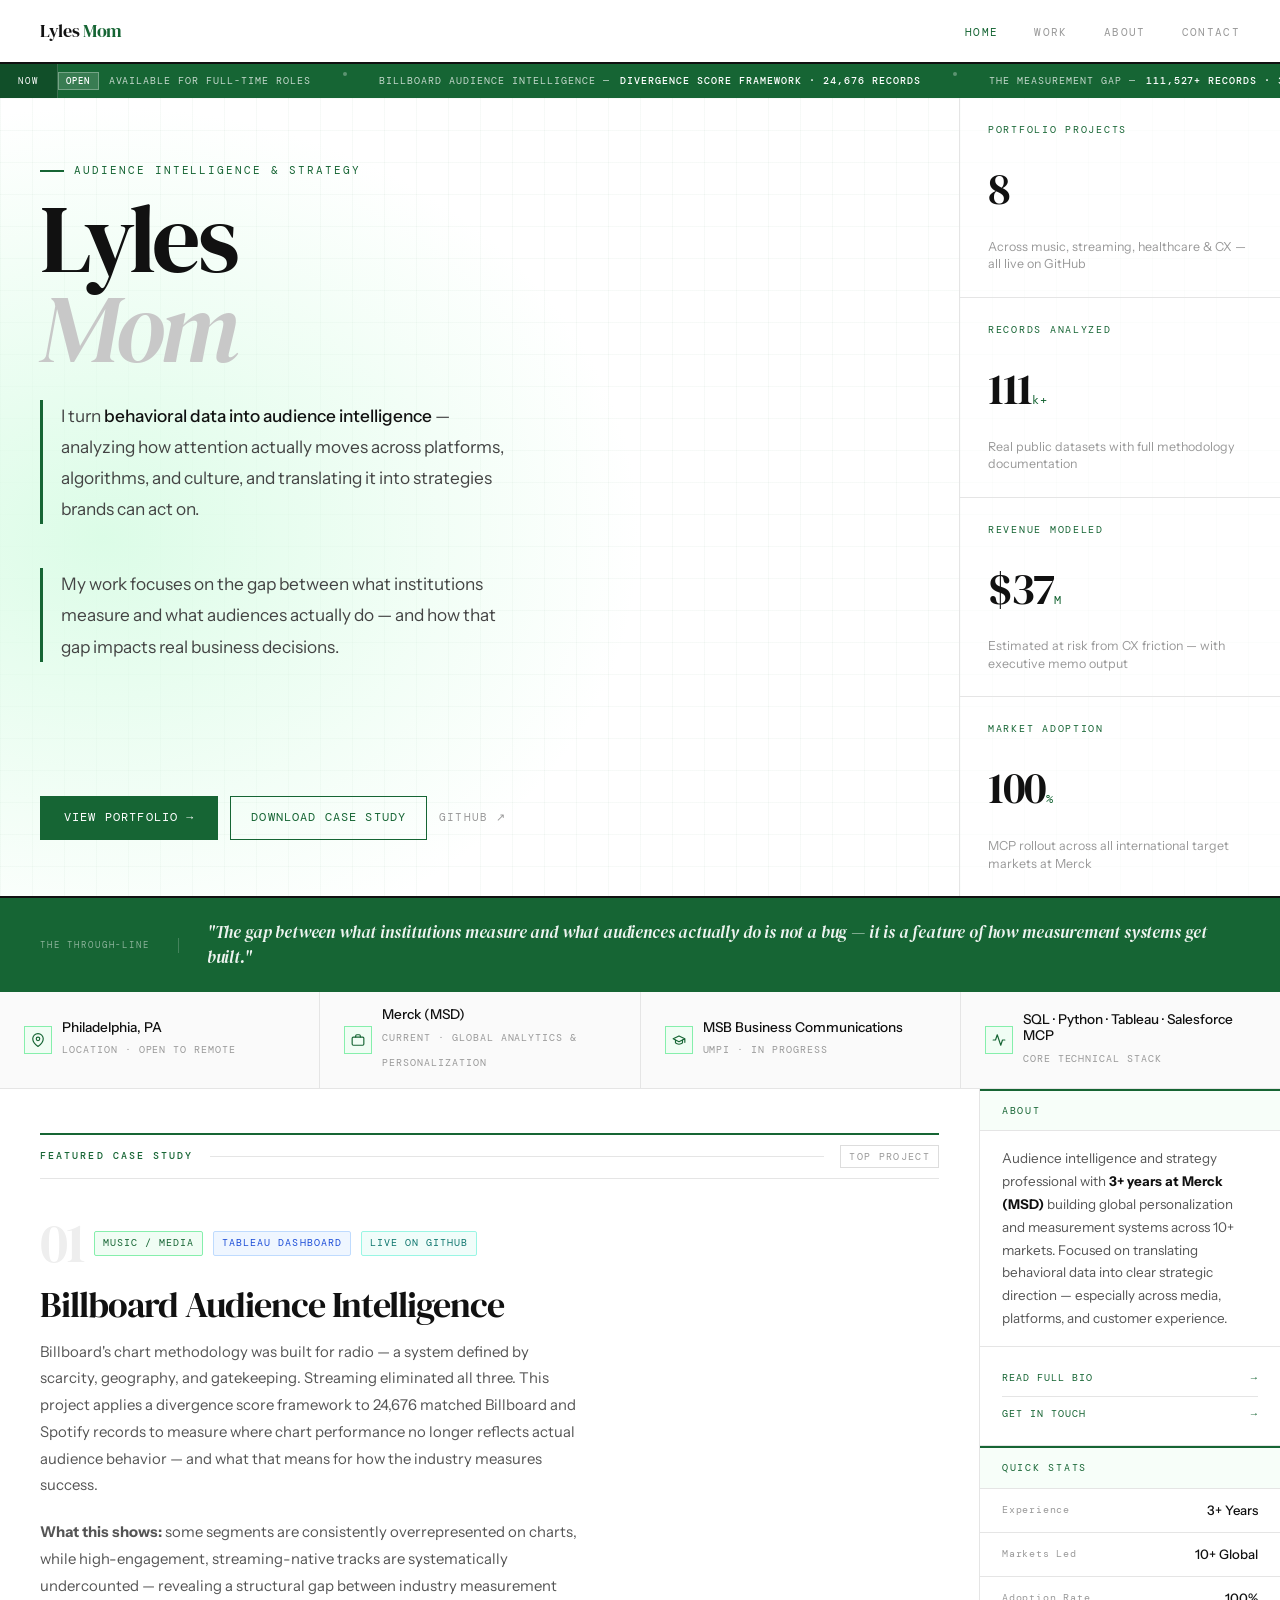
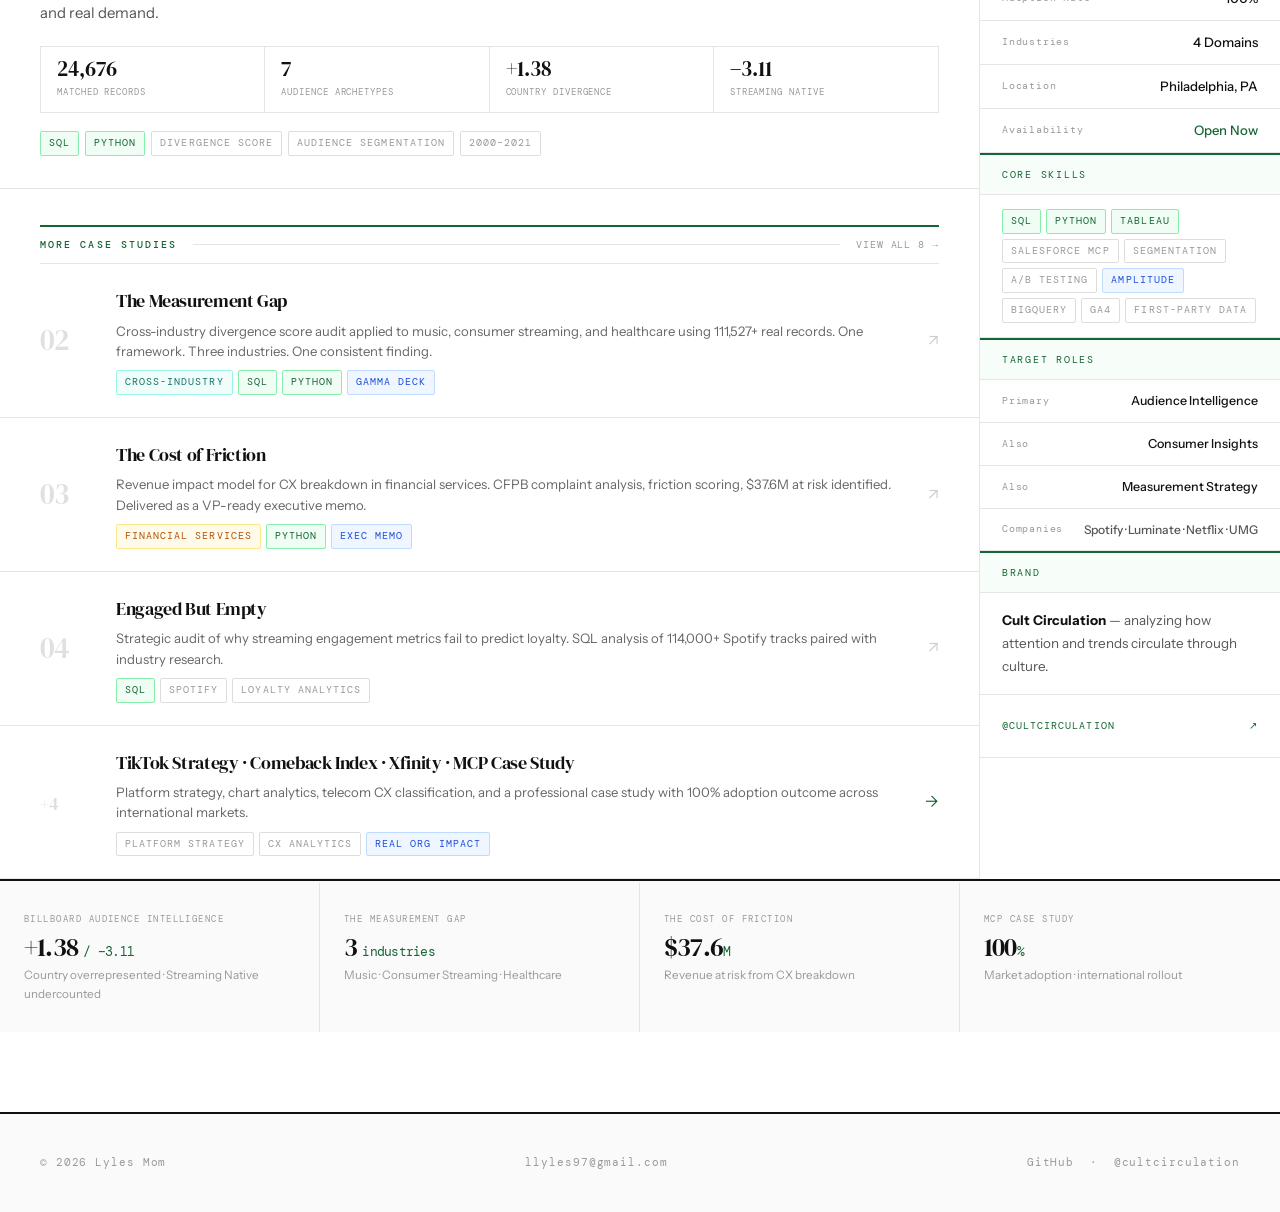
==== commit 529dba43: "index.html" ====
--- a/index.html
+++ b/index.html
@@ -560,12 +560,17 @@
   <section class="hero">
     <div class="hero-main fade-up">
       <div>
-        <div class="hero-hook">Audience Intelligence & Personalization Strategist</div>
+        <div class="hero-hook">Audience Intelligence & Strategy</div>
         <h1 class="hero-name">Lyles<br/><em>Mom</em></h1>
         <p class="hero-thesis">
-          I find where <strong>institutional metrics diverge from real behavior</strong> —
-          and build frameworks that make the gap visible, measurable, and actionable.
-          Music. Streaming. Healthcare. Corporate CX.
+          I turn <strong>behavioral data into audience intelligence</strong> —
+          analyzing how attention actually moves across platforms, algorithms, and culture,
+          and translating it into strategies brands can act on.
+        </p>
+
+        <p class="hero-thesis" style="margin-top:18px;">
+          My work focuses on the gap between what institutions measure and what audiences actually do —
+          and how that gap impacts real business decisions.
         </p>
       </div>
       <div class="hero-cta">
@@ -647,7 +652,7 @@
 
       <div class="section-bar-wrap">
         <div class="section-bar">
-          <span class="section-bar-label">Featured Work</span>
+          <span class="section-bar-label">Featured Case Study</span>
           <div class="section-bar-line"></div>
           <span class="issue-badge">Top Project</span>
         </div>
@@ -664,8 +669,17 @@
         <h2 class="cover-title">Billboard Audience Intelligence</h2>
         <p class="cover-desc">
           Billboard's chart methodology was built for radio — a system defined by scarcity, geography, and gatekeeping.
-          Streaming eliminated all three. This project applies a divergence score framework to 24,676 matched Billboard
-          and Spotify records to measure exactly where the gap opened, and which audience segments it affected most.
+          Streaming eliminated all three.
+
+          This project applies a divergence score framework to 24,676 matched Billboard and Spotify records
+          to measure where chart performance no longer reflects actual audience behavior —
+          and what that means for how the industry measures success.
+        </p>
+
+        <p class="cover-desc" style="margin-top:10px;">
+          <strong>What this shows:</strong> some segments are consistently overrepresented on charts,
+          while high-engagement, streaming-native tracks are systematically undercounted —
+          revealing a structural gap between industry measurement and real demand.
         </p>
         <div class="cover-stats">
           <div class="cs-cell"><div class="cs-n">24,676</div><div class="cs-l">Matched Records</div></div>
@@ -682,7 +696,7 @@
       <!-- Section bar -->
       <div class="section-bar-wrap" style="margin-top:36px;">
         <div class="section-bar">
-          <span class="section-bar-label">More Projects</span>
+          <span class="section-bar-label">More Case Studies</span>
           <div class="section-bar-line"></div>
           <a href="work.html" style="font-family:var(--mono);font-size:0.6rem;letter-spacing:.1em;text-transform:uppercase;color:#999;text-decoration:none;transition:color .2s" onmouseover="this.style.color='#166534'" onmouseout="this.style.color='#999'">View All 8 →</a>
         </div>
@@ -735,9 +749,11 @@
       <div class="sb-section">
         <div class="sb-head"><span>About</span></div>
         <div class="sb-bio">
-          Personalization strategist and audience intelligence analyst with <strong>3+ years at Merck (MSD)</strong> building global
-          personalization systems across 10+ international markets.
-          Currently targeting roles at the intersection of data, behavior, and culture.
+          Audience intelligence and strategy professional with <strong>3+ years at Merck (MSD)</strong>
+          building global personalization and measurement systems across 10+ markets.
+
+          Focused on translating behavioral data into clear strategic direction —
+          especially across media, platforms, and customer experience.
         </div>
         <div class="sb-cta">
           <a href="about.html" class="sb-link">Read Full Bio <span>→</span></a>
